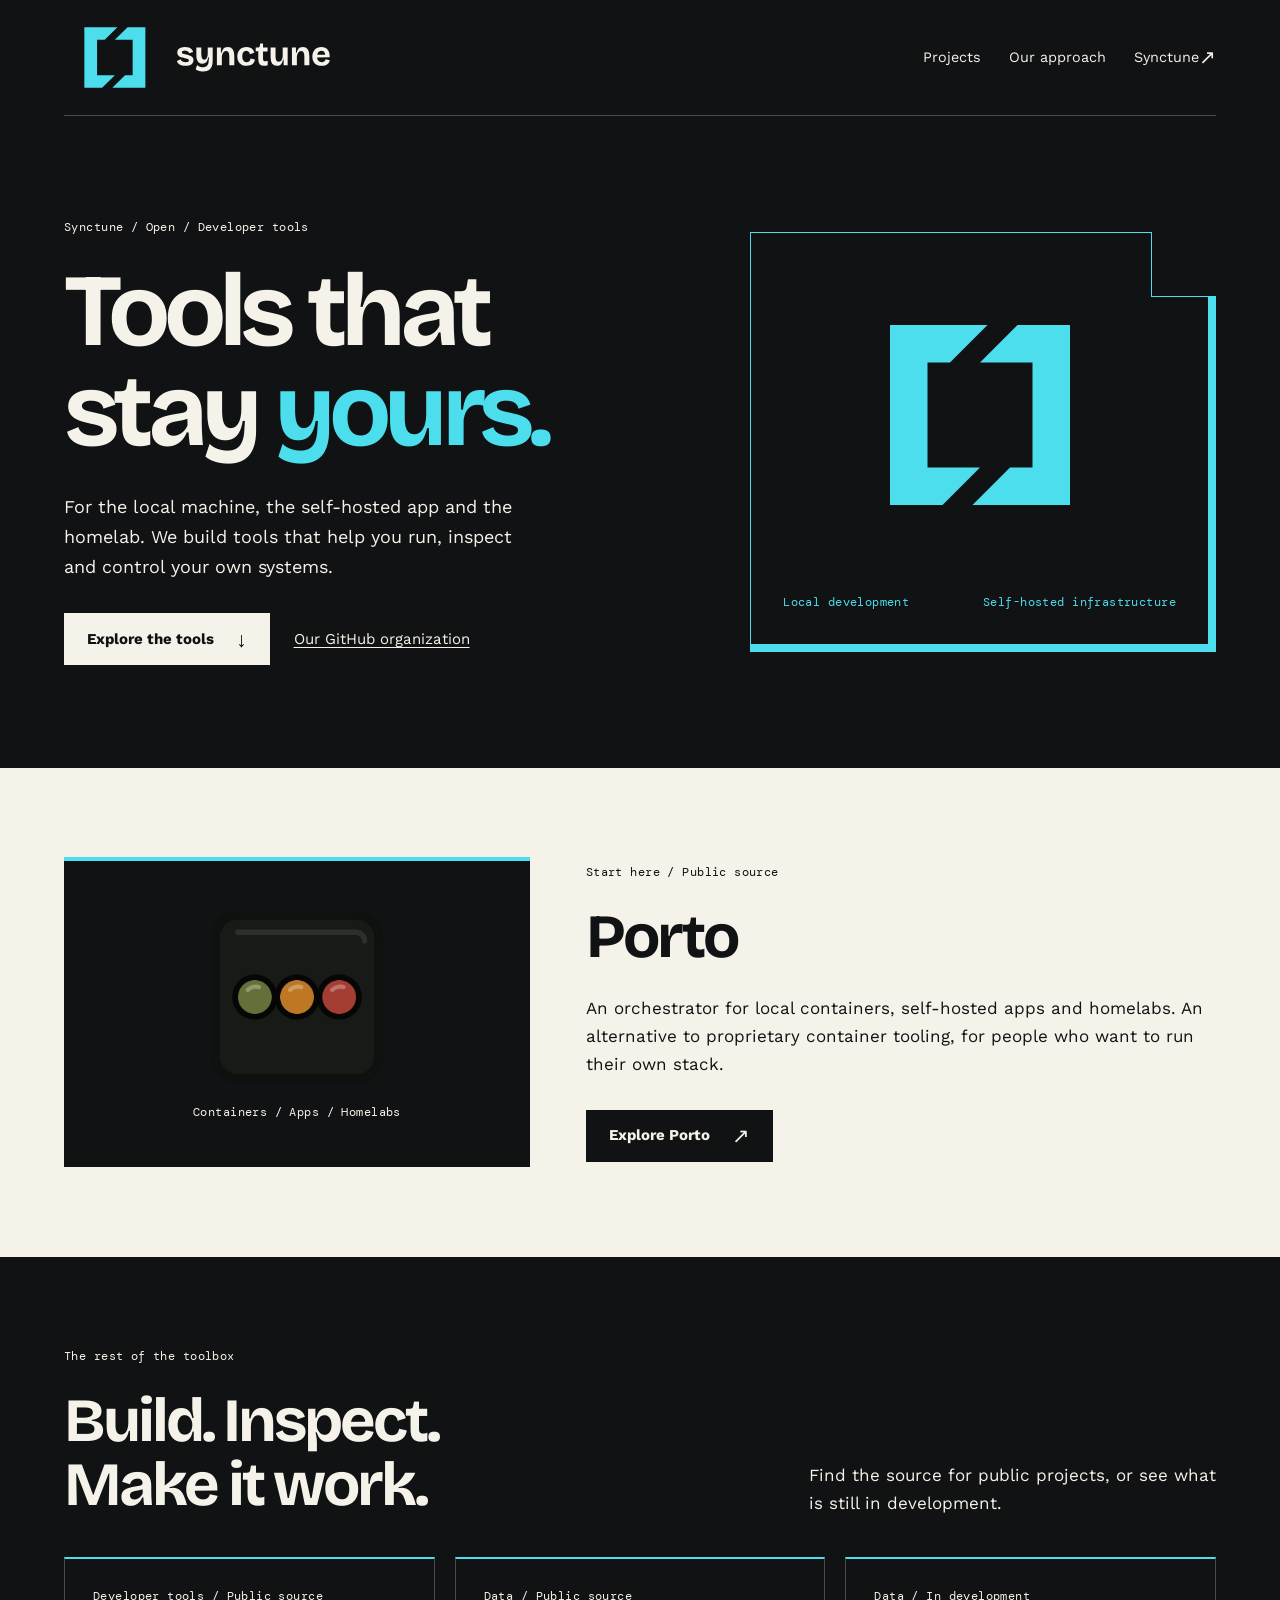
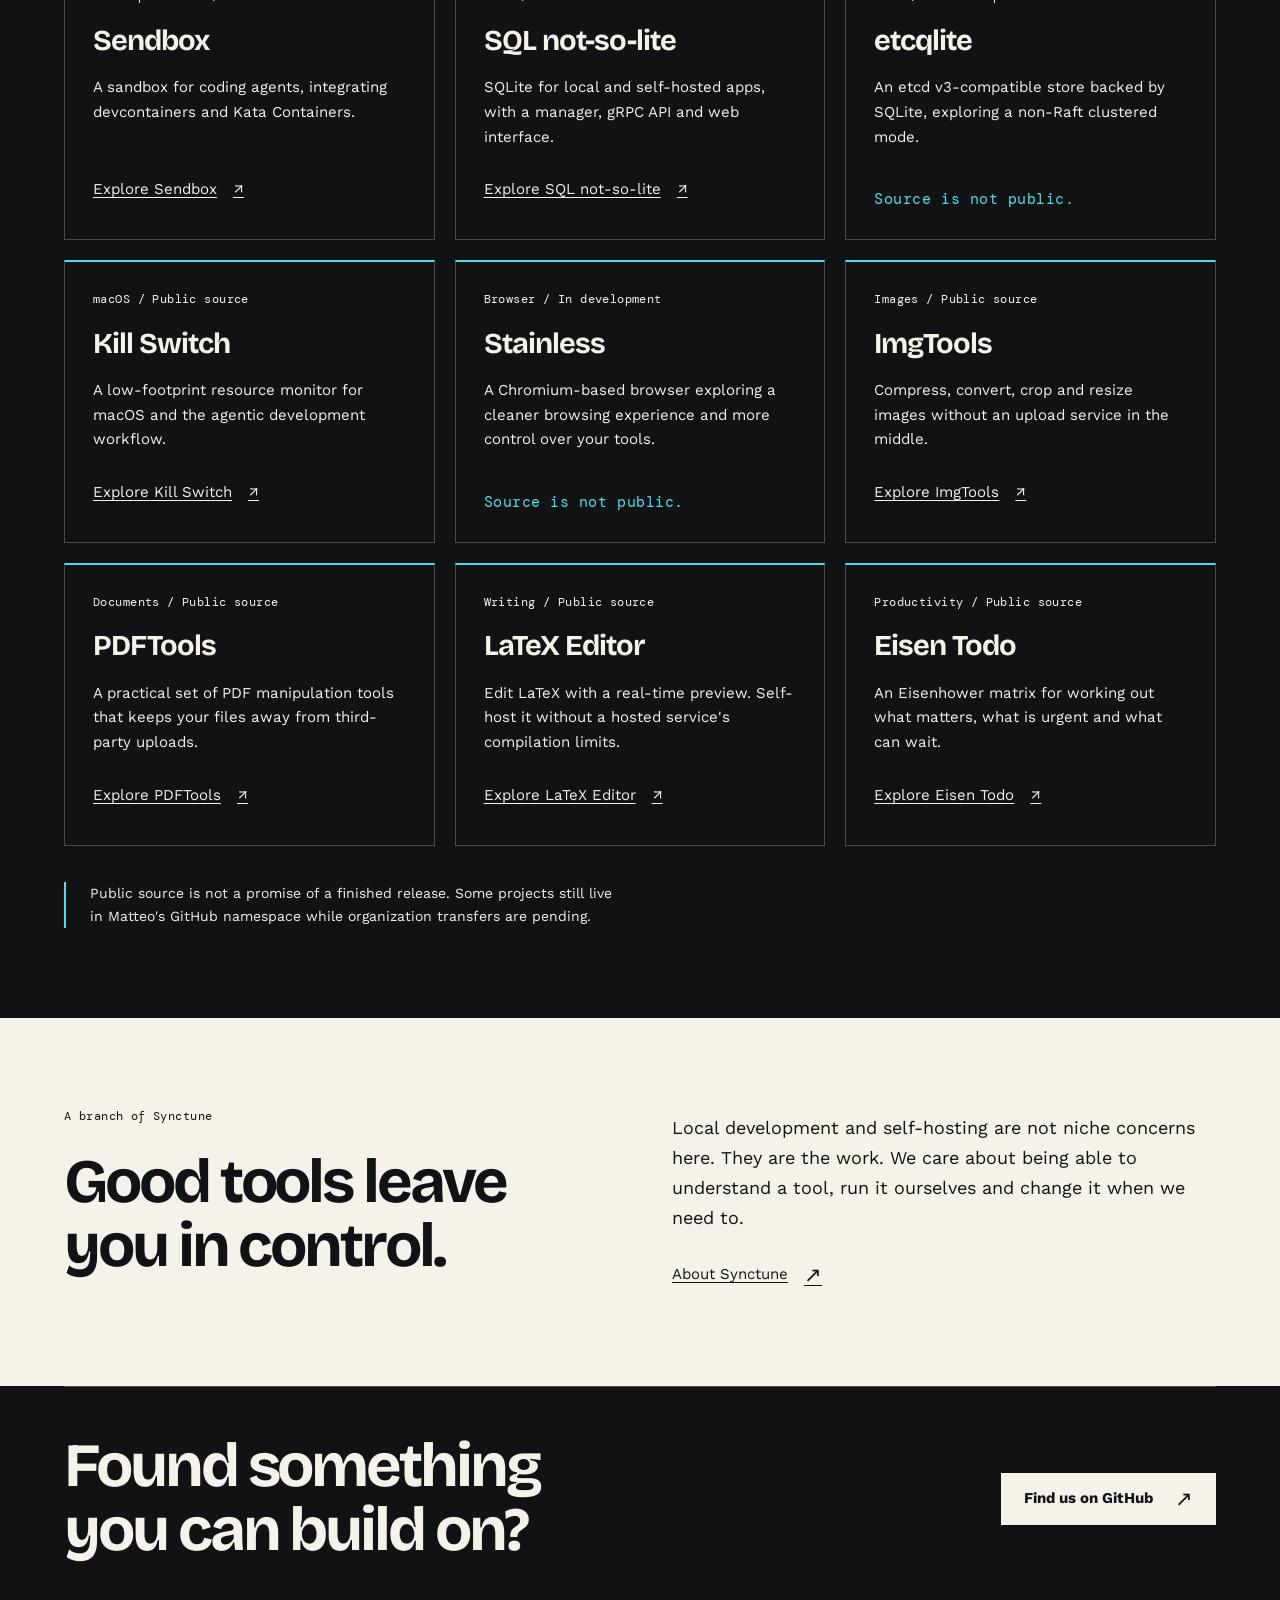
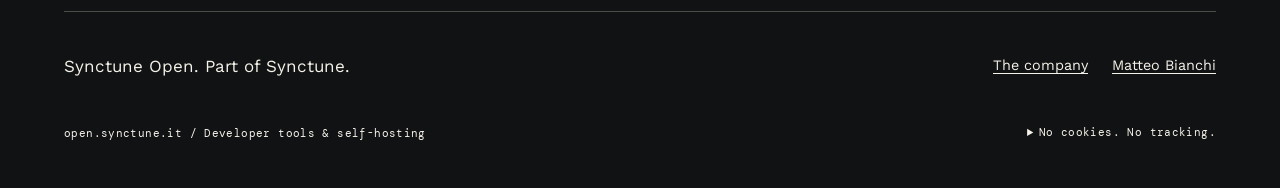
==== index.html @ 353f8fd5 "Keep branch website focused on its own work" ====
<!doctype html>
<html lang="en">
<head>
  <meta charset="utf-8">
  <meta name="viewport" content="width=device-width, initial-scale=1">
  <meta name="description" content="Synctune Open builds developer tools and self-hosted software. Explore Porto, Sendbox, SQL not-so-lite, Kill Switch and the rest of the projects.">
  <meta name="theme-color" content="#111214">
  <meta property="og:type" content="website">
  <meta property="og:title" content="Synctune Open | Tools that stay yours">
  <meta property="og:description" content="Developer tools, local workflows and self-hosted infrastructure. A branch of Synctune.">
  <meta property="og:url" content="https://open.synctune.it/">
  <meta property="og:image" content="https://open.synctune.it/assets/social.png">
  <meta property="og:image:alt" content="Synctune Open's cyan Release gate symbol and wordmark.">
  <link rel="canonical" href="https://open.synctune.it/">
  <link rel="icon" href="assets/favicon.svg" type="image/svg+xml">
  <link rel="apple-touch-icon" href="assets/apple-touch-icon.png">
  <link rel="stylesheet" href="assets/styles.css">
  <link rel="stylesheet" href="assets/brand.css">
  <link rel="preload" href="assets/fonts/BricolageGrotesque-Bold.ttf" as="font" type="font/ttf" crossorigin>
  <title>Synctune Open | Tools that stay yours</title>
</head>
<body>
  <a class="skip-link" href="#main">Skip to content</a>
  <header class="site-header wrap">
    <a class="brand" href="index.html"><img src="assets/logo.svg" alt="Synctune Open home" width="881" height="320"></a>
    <nav class="site-nav" aria-label="Main navigation"><a href="#projects">Projects</a><a href="#approach">Our approach</a><a href="https://synctune.it">Synctune <span class="arrow" aria-hidden="true">&#8599;</span></a></nav>
  </header>
  <main id="main" tabindex="-1">
    <section class="branch-hero wrap" aria-labelledby="hero-title">
      <div class="hero-copy">
        <p class="eyebrow">Synctune / Open / Developer tools</p>
        <h1 id="hero-title">Tools that<br>stay <span class="accent">yours.</span></h1>
        <p>For the local machine, the self-hosted app and the homelab. We build tools that help you run, inspect and control your own systems.</p>
        <div class="actions"><a class="button" href="#projects">Explore the tools <span class="arrow" aria-hidden="true">&#8595;</span></a><a class="text-link" href="https://github.com/synctune-open">Our GitHub organization</a></div>
      </div>
      <div class="hero-art gate" aria-hidden="true">
        <img src="assets/symbol.svg" alt="" width="320" height="320">
        <div class="art-caption"><span>Local development</span><span>Self-hosted infrastructure</span></div>
      </div>
    </section>
    <section id="projects" class="section light" aria-labelledby="porto-title">
      <div class="feature wrap">
        <div class="feature-art" aria-hidden="true"><img src="assets/projects/porto.png" alt="" width="1024" height="1024"><p class="meta">Containers / Apps / Homelabs</p></div>
        <div class="feature-copy"><p class="eyebrow">Start here / Public source</p><h2 id="porto-title">Porto</h2><p>An orchestrator for local containers, self-hosted apps and homelabs. An alternative to proprietary container tooling, for people who want to run their own stack.</p><div class="actions"><a class="button" href="https://github.com/mbianchidev/porto">Explore Porto <span class="arrow" aria-hidden="true">&#8599;</span></a></div></div>
      </div>
    </section>
    <section class="section wrap" aria-labelledby="tools-title">
      <div class="section-heading"><div><p class="eyebrow">The rest of the toolbox</p><h2 id="tools-title">Build. Inspect.<br>Make it work.</h2></div><p>Find the source for public projects, or see what is still in development.</p></div>
      <div class="cards">
        <article class="card"><p class="meta">Developer tools / Public source</p><h3>Sendbox</h3><p>A sandbox for coding agents, integrating devcontainers and Kata Containers.</p><a class="text-link" href="https://github.com/mbianchidev/sendbox">Explore Sendbox <span aria-hidden="true">&#8599;</span></a></article>
        <article class="card"><p class="meta">Data / Public source</p><h3>SQL not-so-lite</h3><p>SQLite for local and self-hosted apps, with a manager, gRPC API and web interface.</p><a class="text-link" href="https://github.com/mbianchidev/sql-not-so-lite">Explore SQL not-so-lite <span aria-hidden="true">&#8599;</span></a></article>
        <article class="card"><p class="meta">Data / In development</p><h3>etcqlite</h3><p>An etcd v3-compatible store backed by SQLite, exploring a non-Raft clustered mode.</p><p class="availability">Source is not public.</p></article>
        <article class="card"><p class="meta">macOS / Public source</p><h3>Kill Switch</h3><p>A low-footprint resource monitor for macOS and the agentic development workflow.</p><a class="text-link" href="https://github.com/mbianchidev/kill-switch">Explore Kill Switch <span aria-hidden="true">&#8599;</span></a></article>
        <article class="card"><p class="meta">Browser / In development</p><h3>Stainless</h3><p>A Chromium-based browser exploring a cleaner browsing experience and more control over your tools.</p><p class="availability">Source is not public.</p></article>
        <article class="card"><p class="meta">Images / Public source</p><h3>ImgTools</h3><p>Compress, convert, crop and resize images without an upload service in the middle.</p><a class="text-link" href="https://github.com/mbianchidev/img-tools">Explore ImgTools <span aria-hidden="true">&#8599;</span></a></article>
        <article class="card"><p class="meta">Documents / Public source</p><h3>PDFTools</h3><p>A practical set of PDF manipulation tools that keeps your files away from third-party uploads.</p><a class="text-link" href="https://github.com/mbianchidev/pdf-tools">Explore PDFTools <span aria-hidden="true">&#8599;</span></a></article>
        <article class="card"><p class="meta">Writing / Public source</p><h3>LaTeX Editor</h3><p>Edit LaTeX with a real-time preview. Self-host it without a hosted service's compilation limits.</p><a class="text-link" href="https://github.com/mbianchidev/latex-editor">Explore LaTeX Editor <span aria-hidden="true">&#8599;</span></a></article>
        <article class="card"><p class="meta">Productivity / Public source</p><h3>Eisen Todo</h3><p>An Eisenhower matrix for working out what matters, what is urgent and what can wait.</p><a class="text-link" href="https://github.com/mbianchidev/eisen-todo">Explore Eisen Todo <span aria-hidden="true">&#8599;</span></a></article>
      </div>
      <p class="note">Public source is not a promise of a finished release. Some projects still live in Matteo's GitHub namespace while organization transfers are pending.</p>
    </section>
    <section id="approach" class="section light" aria-labelledby="approach-title">
      <div class="split wrap"><div><p class="eyebrow">A branch of Synctune</p><h2 id="approach-title">Good tools leave<br>you in control.</h2></div><div class="split-copy"><p>Local development and self-hosting are not niche concerns here. They are the work. We care about being able to understand a tool, run it ourselves and change it when we need to.</p><a class="text-link" href="https://synctune.it">About Synctune <span class="arrow" aria-hidden="true">&#8599;</span></a></div></div>
    </section>
    <div class="contact-band wrap"><h2>Found something<br>you can build on?</h2><a class="button" href="https://github.com/synctune-open">Find us on GitHub <span class="arrow" aria-hidden="true">&#8599;</span></a></div>
  </main>
  <footer class="site-footer wrap">
    <div class="footer-top"><p>Synctune Open. Part of Synctune.</p><nav class="footer-links" aria-label="Footer navigation"><a href="https://synctune.it">The company</a><a href="https://mbianchi.dev">Matteo Bianchi</a></nav></div>
    <div class="footer-bottom"><span>open.synctune.it / Developer tools &amp; self-hosting</span><details class="privacy"><summary>No cookies. No tracking.</summary><p>This page has no analytics, cookies or embedded services. Fonts and artwork are served locally. Hosting providers may process standard request data; external links follow their destination's privacy policy.</p></details></div>
  </footer>
</body>
</html>
---- assets/styles.css ----
@font-face {
  font-family: "Bricolage Grotesque";
  src: url("fonts/BricolageGrotesque-Bold.ttf") format("truetype");
  font-weight: 700;
  font-style: normal;
  font-display: swap;
}

@font-face {
  font-family: "Work Sans";
  src: url("fonts/WorkSans-Regular.ttf") format("truetype");
  font-weight: 400;
  font-style: normal;
  font-display: swap;
}

@font-face {
  font-family: "Work Sans";
  src: url("fonts/WorkSans-Bold.ttf") format("truetype");
  font-weight: 700;
  font-style: normal;
  font-display: swap;
}

@font-face {
  font-family: "DM Mono";
  src: url("fonts/DMMono-Regular.ttf") format("truetype");
  font-weight: 400;
  font-style: normal;
  font-display: swap;
}

:root {
  color-scheme: dark;
  --ink: #111214;
  --paper: #F5F2E9;
  --rule: rgb(245 242 233 / 25%);
  --gutter: clamp(20px, 5vw, 80px);
  font-family: "Work Sans", sans-serif;
  font-synthesis: none;
  color: var(--paper);
  background: var(--ink);
}

* { box-sizing: border-box; }

html { scroll-padding-top: 24px; }

body {
  margin: 0;
  font-size: 17px;
  line-height: 1.65;
}

::selection {
  color: var(--ink);
  background: var(--signal);
}

a {
  color: inherit;
  text-underline-offset: 0.22em;
  text-decoration-thickness: 1px;
}

:focus-visible {
  outline: 3px solid currentColor;
  outline-offset: 6px;
}

img {
  display: block;
  max-width: 100%;
  height: auto;
}

h1,
h2,
h3,
p,
figure { margin: 0; }

h1,
h2,
h3 {
  font-family: "Bricolage Grotesque", sans-serif;
  font-weight: 700;
  text-wrap: balance;
}

h1 {
  font-size: clamp(3.75rem, 8vw, 7.5rem);
  line-height: 0.98;
  letter-spacing: -0.065em;
}

h2 {
  font-size: clamp(2.4rem, 4.8vw, 4.5rem);
  line-height: 1.04;
  letter-spacing: -0.05em;
}

h3 {
  font-size: 1.8rem;
  line-height: 1.12;
  letter-spacing: -0.035em;
}

p { max-width: 62ch; }
p + p { margin-top: 1rem; }

.wrap {
  width: min(1280px, calc(100% - var(--gutter) * 2));
  margin-inline: auto;
}

.skip-link {
  position: absolute;
  z-index: 10;
  top: 12px;
  left: var(--gutter);
  padding: 12px 20px;
  color: var(--ink);
  background: var(--paper);
  transform: translateY(-160%);
}

.skip-link:focus { transform: none; }

.site-header {
  display: flex;
  justify-content: space-between;
  align-items: center;
  gap: 20px;
  min-height: 116px;
  border-bottom: 1px solid var(--rule);
}

.brand {
  display: block;
  flex: 0 0 auto;
  width: 280px;
}

.site-nav {
  display: flex;
  flex-wrap: wrap;
  align-items: center;
  gap: 8px 28px;
}

.site-nav a,
.footer-links a {
  display: inline-flex;
  align-items: center;
  min-height: 44px;
  font-size: 0.9rem;
}

.site-nav a { text-decoration: none; }
.site-nav a:hover { color: var(--signal); text-decoration: underline; }

.eyebrow,
.meta,
.art-caption,
.availability,
.footer-bottom {
  font-family: "DM Mono", monospace;
  font-size: 0.75rem;
  font-weight: 400;
  letter-spacing: 0.035em;
  line-height: 1.6;
}

.eyebrow { margin-bottom: 24px; }
.accent { color: var(--signal); }

.branch-hero {
  display: grid;
  grid-template-columns: 1.15fr 0.85fr;
  align-items: center;
  gap: 56px;
  padding-block: clamp(56px, 8vw, 112px);
}

.hero-copy > p:not(.eyebrow) {
  max-width: 44ch;
  margin-top: 30px;
  font-size: 1.125rem;
}

.actions {
  display: flex;
  align-items: center;
  flex-wrap: wrap;
  gap: 12px 24px;
  margin-top: 32px;
}

.button {
  display: inline-flex;
  align-items: center;
  justify-content: center;
  gap: 22px;
  min-height: 52px;
  padding: 12px 22px;
  border: 1px solid var(--paper);
  color: var(--ink);
  background: var(--paper);
  font-size: 0.94rem;
  font-weight: 700;
  line-height: 1.4;
  text-decoration: none;
}

.button:hover {
  border-color: var(--signal);
  background: var(--signal);
}

.light .button {
  border-color: var(--ink);
  color: var(--paper);
  background: var(--ink);
}

.light .button:hover {
  color: var(--ink);
  background: var(--paper);
}

.text-link {
  display: inline-flex;
  align-items: center;
  gap: 16px;
  min-height: 44px;
  font-size: 0.94rem;
}

.arrow {
  display: inline-block;
  flex: 0 0 auto;
  font-family: sans-serif;
  font-size: 1.4em;
  line-height: 1;
}

.hero-art {
  position: relative;
  display: flex;
  flex-direction: column;
  align-items: center;
  justify-content: center;
  min-height: 420px;
  padding: 32px;
  border-block: 1px solid var(--rule);
  isolation: isolate;
}

.hero-art > img {
  z-index: 1;
  width: min(100%, 300px);
}

.art-caption {
  z-index: 1;
  display: flex;
  justify-content: space-between;
  flex-wrap: wrap;
  gap: 12px;
  width: 100%;
  margin-top: 28px;
}

.section { padding-block: clamp(56px, 7vw, 96px); }

.light {
  color-scheme: light;
  --rule: rgb(17 18 20 / 25%);
  color: var(--ink);
  background: var(--paper);
}

.section-heading {
  display: flex;
  align-items: end;
  justify-content: space-between;
  gap: 32px;
  margin-bottom: 40px;
}

.section-heading h2 { max-width: 17ch; }
.section-heading > p { max-width: 37ch; }

.feature {
  display: grid;
  grid-template-columns: 0.85fr 1.15fr;
  align-items: center;
  gap: 56px;
}

.feature-art {
  display: flex;
  flex-direction: column;
  align-items: center;
  justify-content: center;
  min-height: 310px;
  padding: 32px;
  border-top: 4px solid var(--signal);
  color: var(--paper);
  background: var(--ink);
}

.feature-art img { width: 180px; }
.feature-art .meta { margin-top: 16px; }

.feature-type {
  color: var(--signal);
  font-family: "Bricolage Grotesque", sans-serif;
  font-size: clamp(5rem, 12vw, 10rem);
  line-height: 1;
  letter-spacing: -0.07em;
}

.feature-copy h2 { margin-bottom: 24px; }
.feature-copy .meta { margin-bottom: 16px; }

.cards {
  display: grid;
  grid-template-columns: repeat(3, minmax(0, 1fr));
  gap: 20px;
}

.card {
  display: flex;
  flex-direction: column;
  align-items: start;
  gap: 18px;
  min-height: 272px;
  padding: 28px;
  border: 1px solid var(--rule);
  border-top: 2px solid var(--signal);
}

.card h3 { overflow-wrap: anywhere; }
.card p:not(.meta) { font-size: 0.94rem; }
.card > a,
.card > .availability { margin-top: auto; }
.availability { padding-top: 8px; color: var(--signal); }
.light .availability { color: var(--ink); }

.split {
  display: grid;
  grid-template-columns: 1fr 1fr;
  gap: 64px;
  align-items: start;
}

.split h2 { max-width: 14ch; }
.split-copy { padding-top: 6px; }
.split-copy > p { font-size: 1.125rem; }
.split-copy .text-link { margin-top: 20px; }

.note {
  margin-top: 36px;
  padding-left: 24px;
  border-left: 2px solid var(--signal);
  font-size: 0.875rem;
}

.service-list {
  display: grid;
  grid-template-columns: 1fr 1fr;
  gap: 0 40px;
  padding: 0;
  margin: 32px 0 0;
  list-style: none;
}

.service-list li {
  padding-block: 18px;
  border-top: 1px solid var(--rule);
}

.service-list strong {
  display: block;
  font-family: "Bricolage Grotesque", sans-serif;
  font-size: 1.25rem;
  line-height: 1.3;
}

.service-list span { display: block; margin-top: 8px; font-size: 0.94rem; }

.contact-band {
  display: flex;
  align-items: center;
  flex-wrap: wrap;
  justify-content: space-between;
  gap: 32px;
  padding-block: 48px;
  border-top: 1px solid var(--rule);
}

.contact-band h2 { max-width: 17ch; }

.site-footer {
  padding-block: 32px;
  border-top: 1px solid var(--rule);
}

.footer-top,
.footer-bottom {
  display: flex;
  flex-wrap: wrap;
  justify-content: space-between;
  align-items: center;
  gap: 16px 32px;
}

.footer-top { margin-bottom: 24px; }
.footer-links { display: flex; flex-wrap: wrap; gap: 4px 24px; }
.footer-bottom { font-size: 0.6875rem; }
.footer-bottom > a { display: inline-flex; align-items: center; min-height: 44px; }

.privacy { max-width: 65ch; }
.privacy summary { cursor: pointer; min-height: 44px; padding-block: 12px; }
.privacy p { margin-block: 8px 20px; font-family: "Work Sans", sans-serif; font-size: 0.875rem; letter-spacing: normal; }

@media (max-width: 1000px) {
  .branch-hero { gap: 32px; }
  h1 { font-size: clamp(3.5rem, 8vw, 6rem); }
  .hero-art { min-height: 350px; padding: 20px; }
  .cards { grid-template-columns: repeat(2, minmax(0, 1fr)); }
  .feature { gap: 32px; }
  .split { gap: 32px; }
}

@media (max-width: 700px) {
  .site-header { flex-direction: column; align-items: start; gap: 0; padding-bottom: 16px; }
  .brand { width: 248px; margin-left: -8px; }
  .site-nav { width: 100%; justify-content: space-between; gap: 8px 16px; }
  .site-nav a { font-size: 0.875rem; }
  .branch-hero { grid-template-columns: 1fr; gap: 44px; }
  h1 { font-size: clamp(3.5rem, 12.5vw, 5.5rem); }
  .hero-art { min-height: 320px; }
  .hero-art > img { width: 220px; }
  .cards,
  .feature,
  .split,
  .service-list { grid-template-columns: 1fr; }
  .section-heading { flex-direction: column; align-items: start; }
  .feature-art { min-height: 260px; }
  .card { min-height: 230px; }
  .contact-band .button { max-width: 100%; }
}

@media (prefers-reduced-motion: no-preference) {
  .button { transition: background-color 160ms ease, border-color 160ms ease; }
}

@media print {
  :root { color-scheme: light; color: #111214; background: white; }
  .site-header, .site-footer, .hero-art { display: none; }
  .branch-hero { display: block; }
  .accent, .availability { color: #111214; }
  .cards { grid-template-columns: 1fr 1fr; }
  .card { break-inside: avoid; border-color: #111214; }
}
---- assets/brand.css ----
:root { --signal: #4CDEEC; }

.gate {
  border: 1px solid var(--signal);
  border-right-width: 8px;
  border-bottom-width: 8px;
}

.gate::before {
  content: "";
  position: absolute;
  top: -1px;
  right: -8px;
  width: 64px;
  height: 64px;
  border-left: 1px solid var(--signal);
  border-bottom: 1px solid var(--signal);
  background: var(--ink);
}

.gate .art-caption { color: var(--signal); }
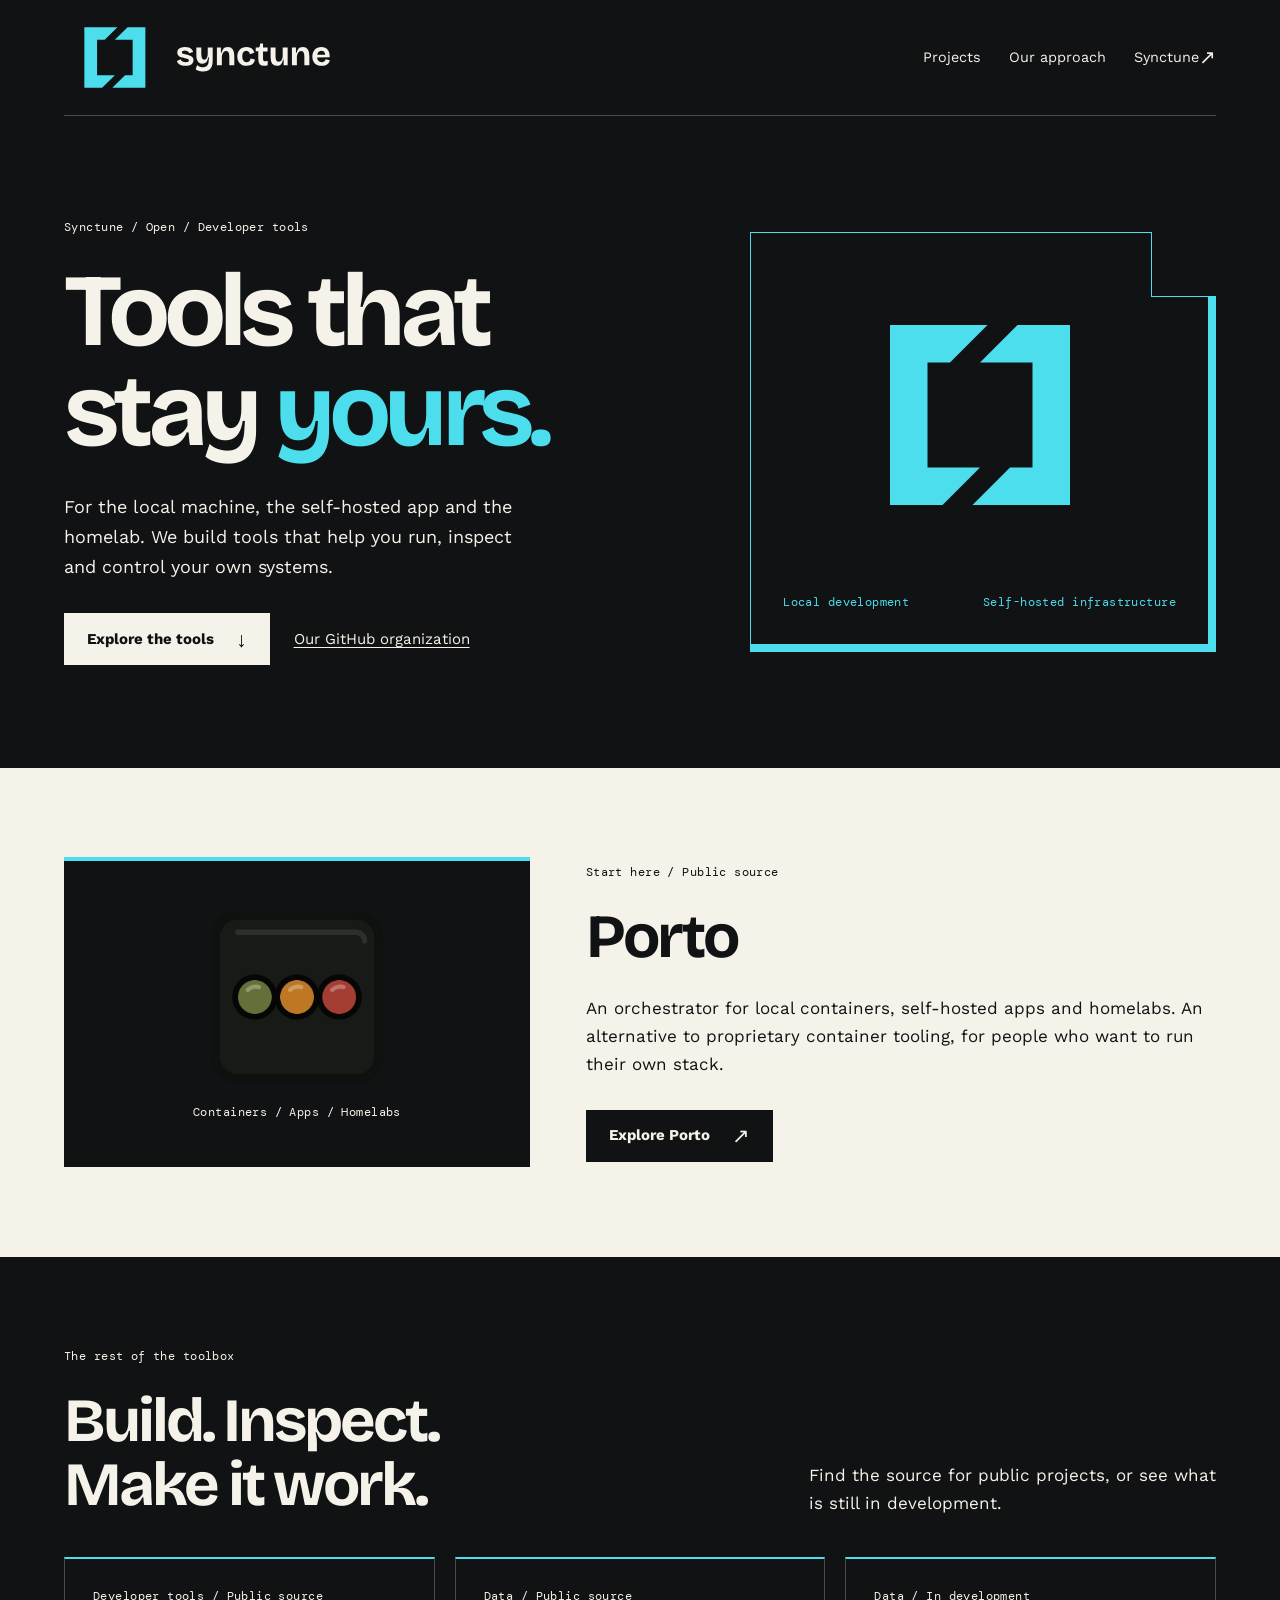
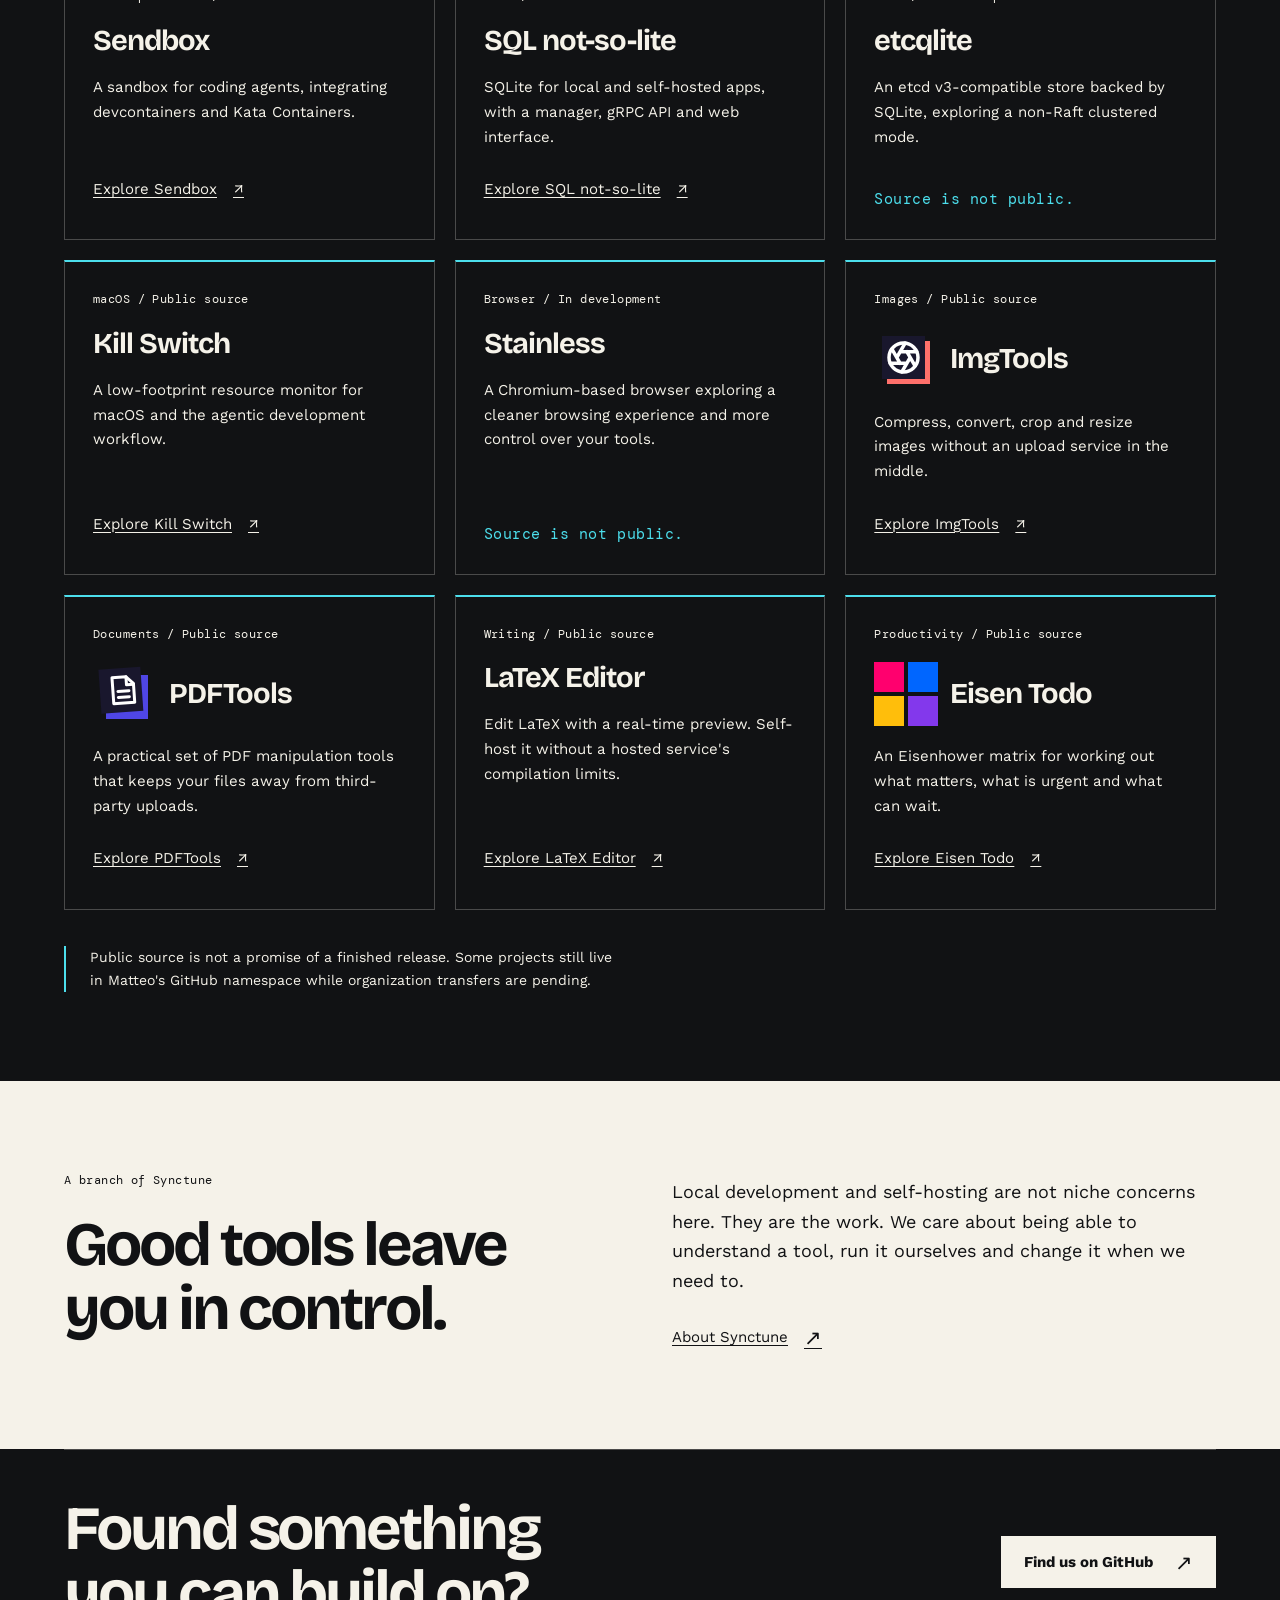
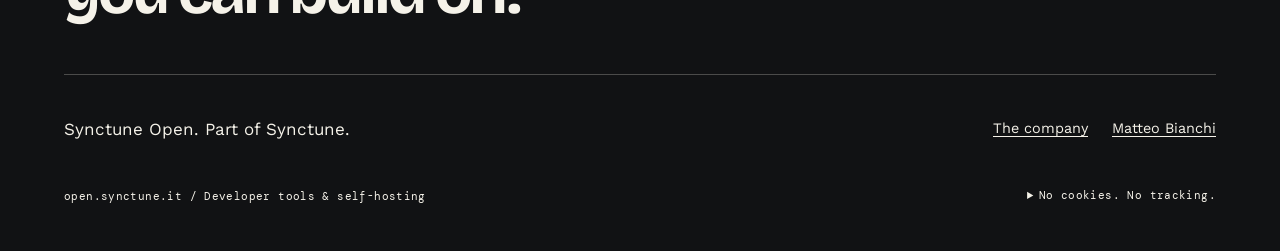
==== commit 5ad7e6fa: "Show official logos for Open project cards" ====
--- a/index.html
+++ b/index.html
@@ -52,10 +52,10 @@
         <article class="card"><p class="meta">Data / In development</p><h3>etcqlite</h3><p>An etcd v3-compatible store backed by SQLite, exploring a non-Raft clustered mode.</p><p class="availability">Source is not public.</p></article>
         <article class="card"><p class="meta">macOS / Public source</p><h3>Kill Switch</h3><p>A low-footprint resource monitor for macOS and the agentic development workflow.</p><a class="text-link" href="https://github.com/mbianchidev/kill-switch">Explore Kill Switch <span aria-hidden="true">&#8599;</span></a></article>
         <article class="card"><p class="meta">Browser / In development</p><h3>Stainless</h3><p>A Chromium-based browser exploring a cleaner browsing experience and more control over your tools.</p><p class="availability">Source is not public.</p></article>
-        <article class="card"><p class="meta">Images / Public source</p><h3>ImgTools</h3><p>Compress, convert, crop and resize images without an upload service in the middle.</p><a class="text-link" href="https://github.com/mbianchidev/img-tools">Explore ImgTools <span aria-hidden="true">&#8599;</span></a></article>
-        <article class="card"><p class="meta">Documents / Public source</p><h3>PDFTools</h3><p>A practical set of PDF manipulation tools that keeps your files away from third-party uploads.</p><a class="text-link" href="https://github.com/mbianchidev/pdf-tools">Explore PDFTools <span aria-hidden="true">&#8599;</span></a></article>
+        <article class="card"><p class="meta">Images / Public source</p><div class="project-title"><img src="assets/projects/img-tools.svg" alt="" width="64" height="64" loading="lazy"><h3>ImgTools</h3></div><p>Compress, convert, crop and resize images without an upload service in the middle.</p><a class="text-link" href="https://github.com/mbianchidev/img-tools">Explore ImgTools <span aria-hidden="true">&#8599;</span></a></article>
+        <article class="card"><p class="meta">Documents / Public source</p><div class="project-title"><img src="assets/projects/pdf-tools.svg" alt="" width="64" height="64" loading="lazy"><h3>PDFTools</h3></div><p>A practical set of PDF manipulation tools that keeps your files away from third-party uploads.</p><a class="text-link" href="https://github.com/mbianchidev/pdf-tools">Explore PDFTools <span aria-hidden="true">&#8599;</span></a></article>
         <article class="card"><p class="meta">Writing / Public source</p><h3>LaTeX Editor</h3><p>Edit LaTeX with a real-time preview. Self-host it without a hosted service's compilation limits.</p><a class="text-link" href="https://github.com/mbianchidev/latex-editor">Explore LaTeX Editor <span aria-hidden="true">&#8599;</span></a></article>
-        <article class="card"><p class="meta">Productivity / Public source</p><h3>Eisen Todo</h3><p>An Eisenhower matrix for working out what matters, what is urgent and what can wait.</p><a class="text-link" href="https://github.com/mbianchidev/eisen-todo">Explore Eisen Todo <span aria-hidden="true">&#8599;</span></a></article>
+        <article class="card"><p class="meta">Productivity / Public source</p><div class="project-title"><img src="assets/projects/eisen-todo.svg" alt="" width="32" height="32" loading="lazy"><h3>Eisen Todo</h3></div><p>An Eisenhower matrix for working out what matters, what is urgent and what can wait.</p><a class="text-link" href="https://github.com/mbianchidev/eisen-todo">Explore Eisen Todo <span aria-hidden="true">&#8599;</span></a></article>
       </div>
       <p class="note">Public source is not a promise of a finished release. Some projects still live in Matteo's GitHub namespace while organization transfers are pending.</p>
     </section>
--- a/assets/styles.css
+++ b/assets/styles.css
@@ -343,6 +343,22 @@
 }
 
 .card h3 { overflow-wrap: anywhere; }
+
+.project-title {
+  display: flex;
+  align-items: center;
+  gap: 12px;
+  min-width: 0;
+}
+
+.project-title img {
+  flex: 0 0 64px;
+  width: 64px;
+  height: 64px;
+  object-fit: contain;
+  background: var(--ink);
+}
+
 .card p:not(.meta) { font-size: 0.94rem; }
 .card > a,
 .card > .availability { margin-top: auto; }
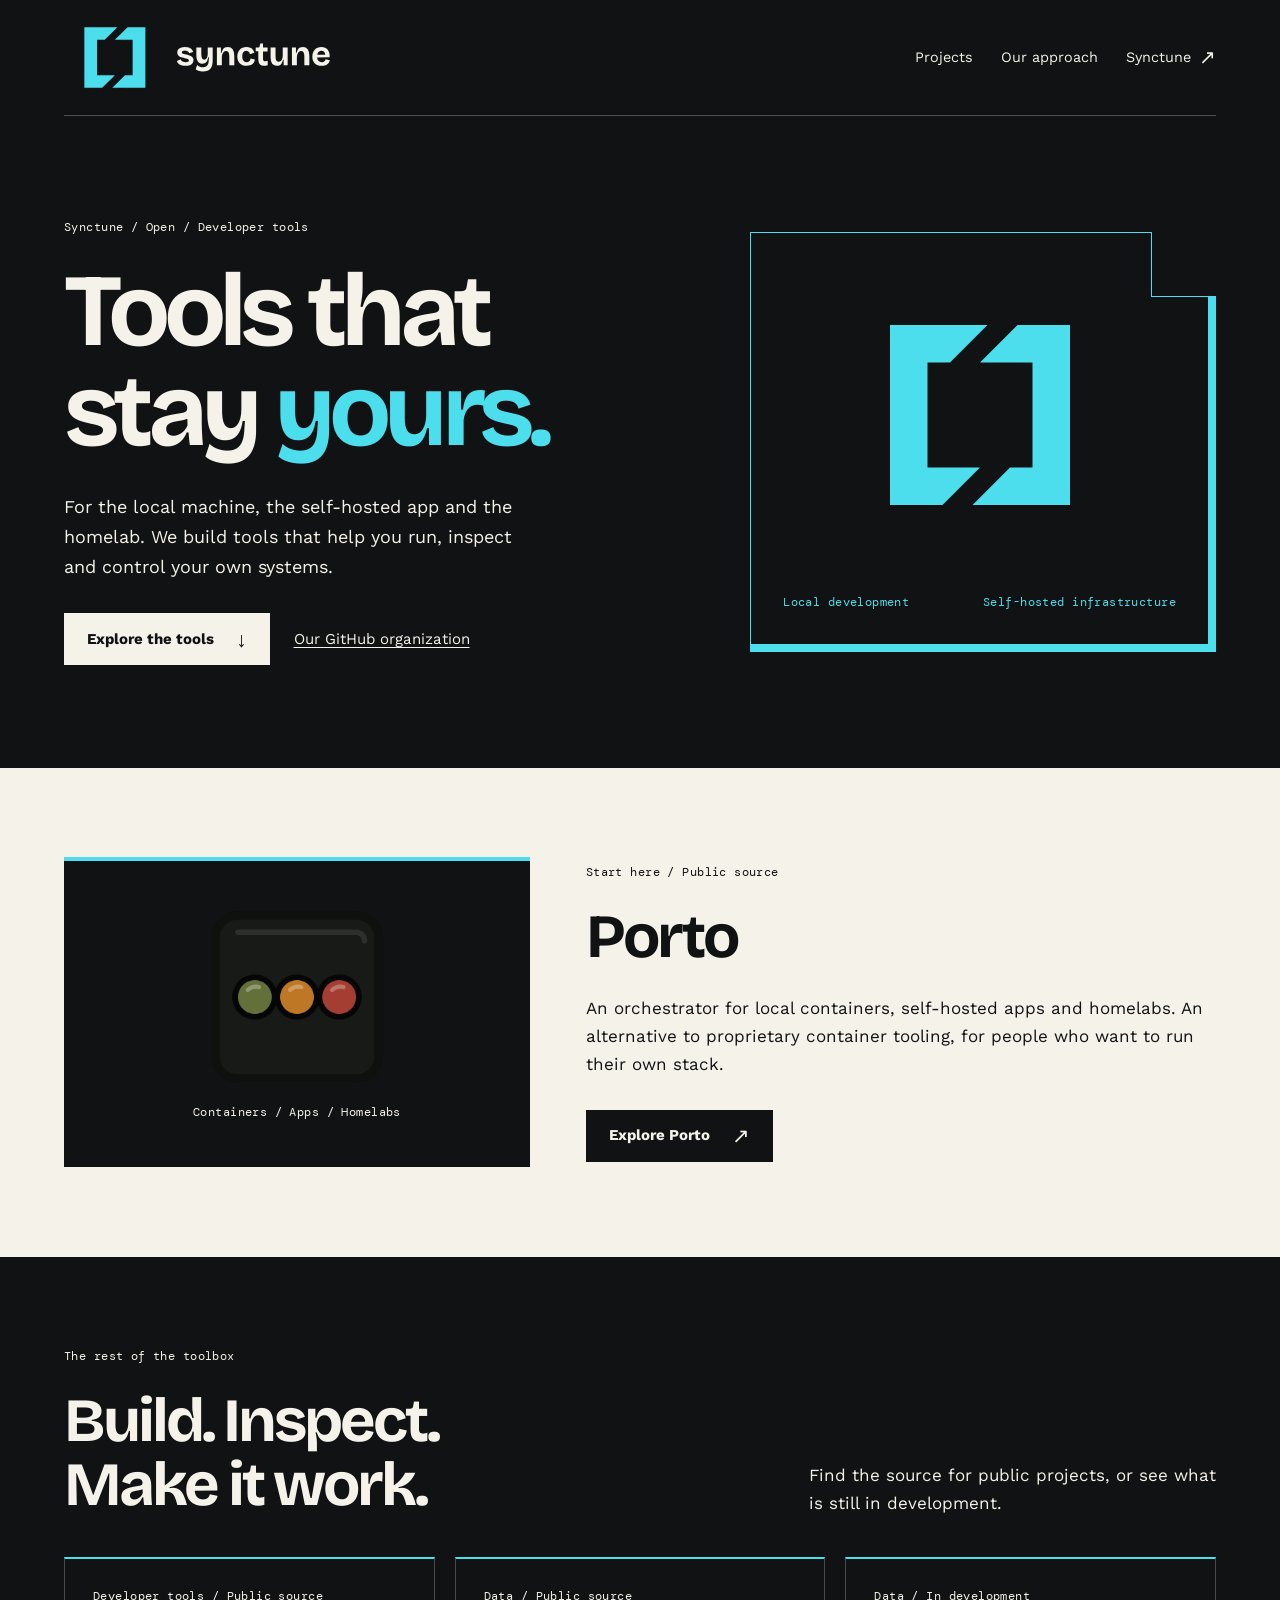
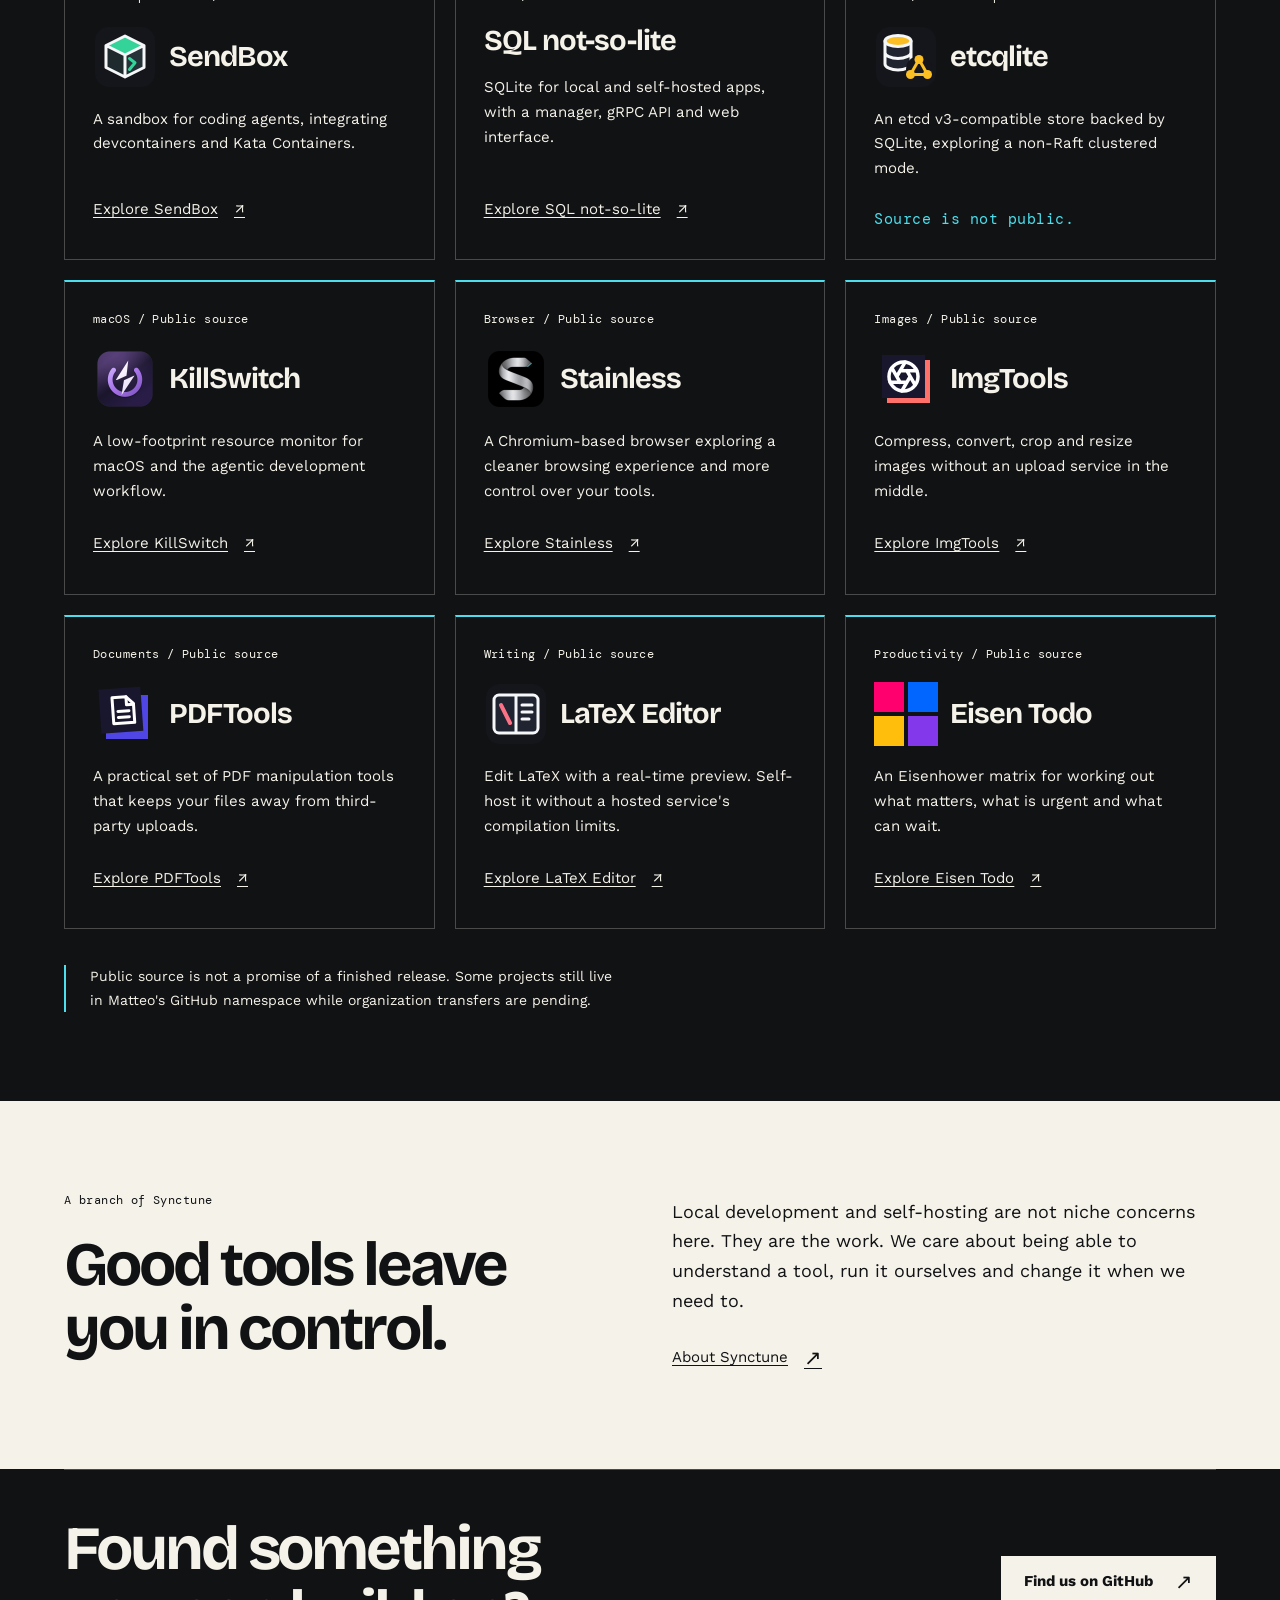
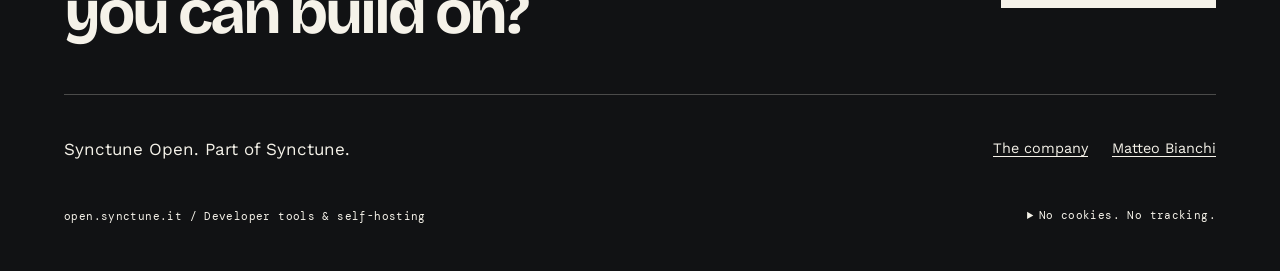
==== commit 97c879d9: "Show project logos for SendBox, etcqlite, KillSwitch, Stainless and LaTeX Editor" ====
--- a/index.html
+++ b/index.html
@@ -47,14 +47,14 @@
     <section class="section wrap" aria-labelledby="tools-title">
       <div class="section-heading"><div><p class="eyebrow">The rest of the toolbox</p><h2 id="tools-title">Build. Inspect.<br>Make it work.</h2></div><p>Find the source for public projects, or see what is still in development.</p></div>
       <div class="cards">
-        <article class="card"><p class="meta">Developer tools / Public source</p><h3>Sendbox</h3><p>A sandbox for coding agents, integrating devcontainers and Kata Containers.</p><a class="text-link" href="https://github.com/mbianchidev/sendbox">Explore Sendbox <span aria-hidden="true">&#8599;</span></a></article>
+        <article class="card"><p class="meta">Developer tools / Public source</p><div class="project-title"><img src="assets/projects/sendbox.svg" alt="" width="64" height="64" loading="lazy"><h3>SendBox</h3></div><p>A sandbox for coding agents, integrating devcontainers and Kata Containers.</p><a class="text-link" href="https://github.com/mbianchidev/sendbox">Explore SendBox <span aria-hidden="true">&#8599;</span></a></article>
         <article class="card"><p class="meta">Data / Public source</p><h3>SQL not-so-lite</h3><p>SQLite for local and self-hosted apps, with a manager, gRPC API and web interface.</p><a class="text-link" href="https://github.com/mbianchidev/sql-not-so-lite">Explore SQL not-so-lite <span aria-hidden="true">&#8599;</span></a></article>
-        <article class="card"><p class="meta">Data / In development</p><h3>etcqlite</h3><p>An etcd v3-compatible store backed by SQLite, exploring a non-Raft clustered mode.</p><p class="availability">Source is not public.</p></article>
-        <article class="card"><p class="meta">macOS / Public source</p><h3>Kill Switch</h3><p>A low-footprint resource monitor for macOS and the agentic development workflow.</p><a class="text-link" href="https://github.com/mbianchidev/kill-switch">Explore Kill Switch <span aria-hidden="true">&#8599;</span></a></article>
-        <article class="card"><p class="meta">Browser / In development</p><h3>Stainless</h3><p>A Chromium-based browser exploring a cleaner browsing experience and more control over your tools.</p><p class="availability">Source is not public.</p></article>
+        <article class="card"><p class="meta">Data / In development</p><div class="project-title"><img src="assets/projects/etcqlite.svg" alt="" width="64" height="64" loading="lazy"><h3>etcqlite</h3></div><p>An etcd v3-compatible store backed by SQLite, exploring a non-Raft clustered mode.</p><p class="availability">Source is not public.</p></article>
+        <article class="card"><p class="meta">macOS / Public source</p><div class="project-title"><img src="assets/projects/kill-switch.png" alt="" width="256" height="256" loading="lazy"><h3>KillSwitch</h3></div><p>A low-footprint resource monitor for macOS and the agentic development workflow.</p><a class="text-link" href="https://github.com/mbianchidev/kill-switch">Explore KillSwitch <span aria-hidden="true">&#8599;</span></a></article>
+        <article class="card"><p class="meta">Browser / Public source</p><div class="project-title"><img src="assets/projects/stainless.png" alt="" width="256" height="256" loading="lazy"><h3>Stainless</h3></div><p>A Chromium-based browser exploring a cleaner browsing experience and more control over your tools.</p><a class="text-link" href="https://github.com/mbianchidev/stainless">Explore Stainless <span aria-hidden="true">&#8599;</span></a></article>
         <article class="card"><p class="meta">Images / Public source</p><div class="project-title"><img src="assets/projects/img-tools.svg" alt="" width="64" height="64" loading="lazy"><h3>ImgTools</h3></div><p>Compress, convert, crop and resize images without an upload service in the middle.</p><a class="text-link" href="https://github.com/mbianchidev/img-tools">Explore ImgTools <span aria-hidden="true">&#8599;</span></a></article>
         <article class="card"><p class="meta">Documents / Public source</p><div class="project-title"><img src="assets/projects/pdf-tools.svg" alt="" width="64" height="64" loading="lazy"><h3>PDFTools</h3></div><p>A practical set of PDF manipulation tools that keeps your files away from third-party uploads.</p><a class="text-link" href="https://github.com/mbianchidev/pdf-tools">Explore PDFTools <span aria-hidden="true">&#8599;</span></a></article>
-        <article class="card"><p class="meta">Writing / Public source</p><h3>LaTeX Editor</h3><p>Edit LaTeX with a real-time preview. Self-host it without a hosted service's compilation limits.</p><a class="text-link" href="https://github.com/mbianchidev/latex-editor">Explore LaTeX Editor <span aria-hidden="true">&#8599;</span></a></article>
+        <article class="card"><p class="meta">Writing / Public source</p><div class="project-title"><img src="assets/projects/latex-editor.svg" alt="" width="64" height="64" loading="lazy"><h3>LaTeX Editor</h3></div><p>Edit LaTeX with a real-time preview. Self-host it without a hosted service's compilation limits.</p><a class="text-link" href="https://github.com/mbianchidev/latex-editor">Explore LaTeX Editor <span aria-hidden="true">&#8599;</span></a></article>
         <article class="card"><p class="meta">Productivity / Public source</p><div class="project-title"><img src="assets/projects/eisen-todo.svg" alt="" width="32" height="32" loading="lazy"><h3>Eisen Todo</h3></div><p>An Eisenhower matrix for working out what matters, what is urgent and what can wait.</p><a class="text-link" href="https://github.com/mbianchidev/eisen-todo">Explore Eisen Todo <span aria-hidden="true">&#8599;</span></a></article>
       </div>
       <p class="note">Public source is not a promise of a finished release. Some projects still live in Matteo's GitHub namespace while organization transfers are pending.</p>
--- a/assets/styles.css
+++ b/assets/styles.css
@@ -157,7 +157,7 @@
   font-size: 0.9rem;
 }
 
-.site-nav a { text-decoration: none; }
+.site-nav a { gap: 8px; text-decoration: none; }
 .site-nav a:hover { color: var(--signal); text-decoration: underline; }
 
 .eyebrow,
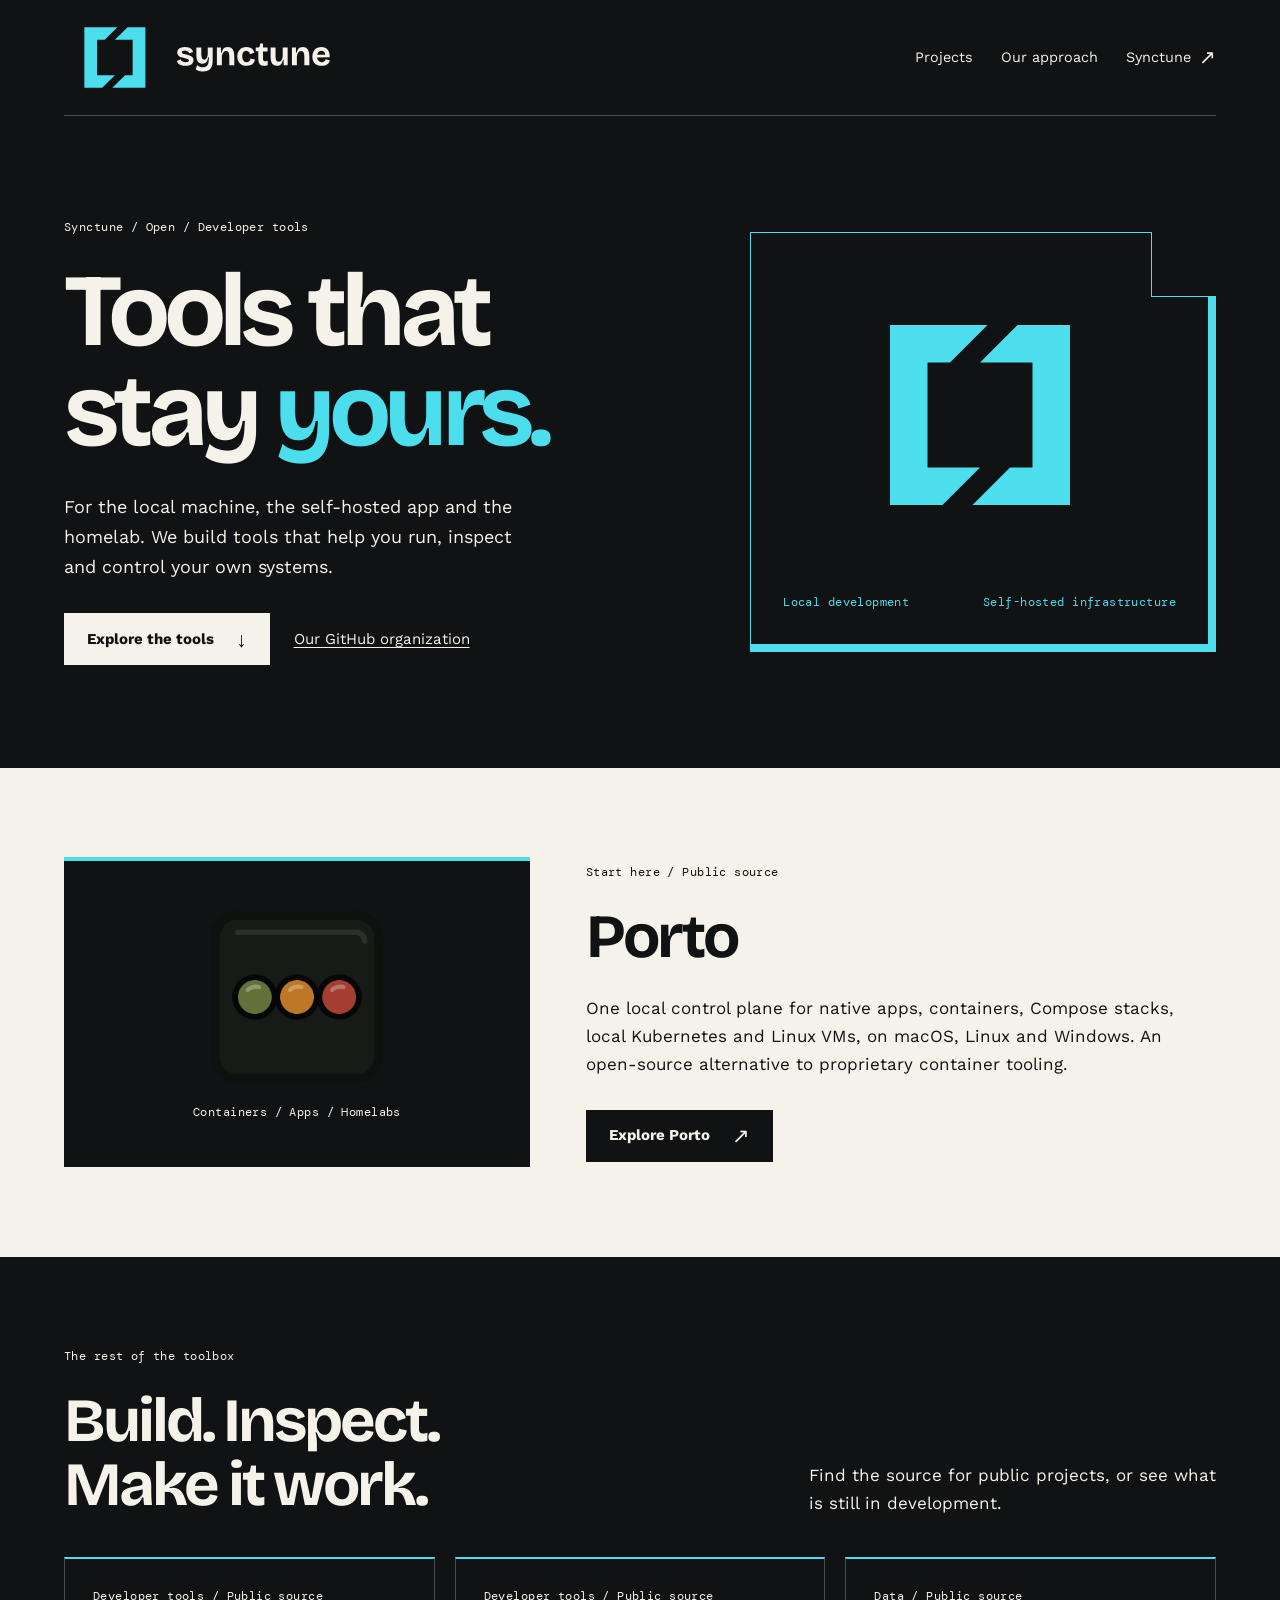
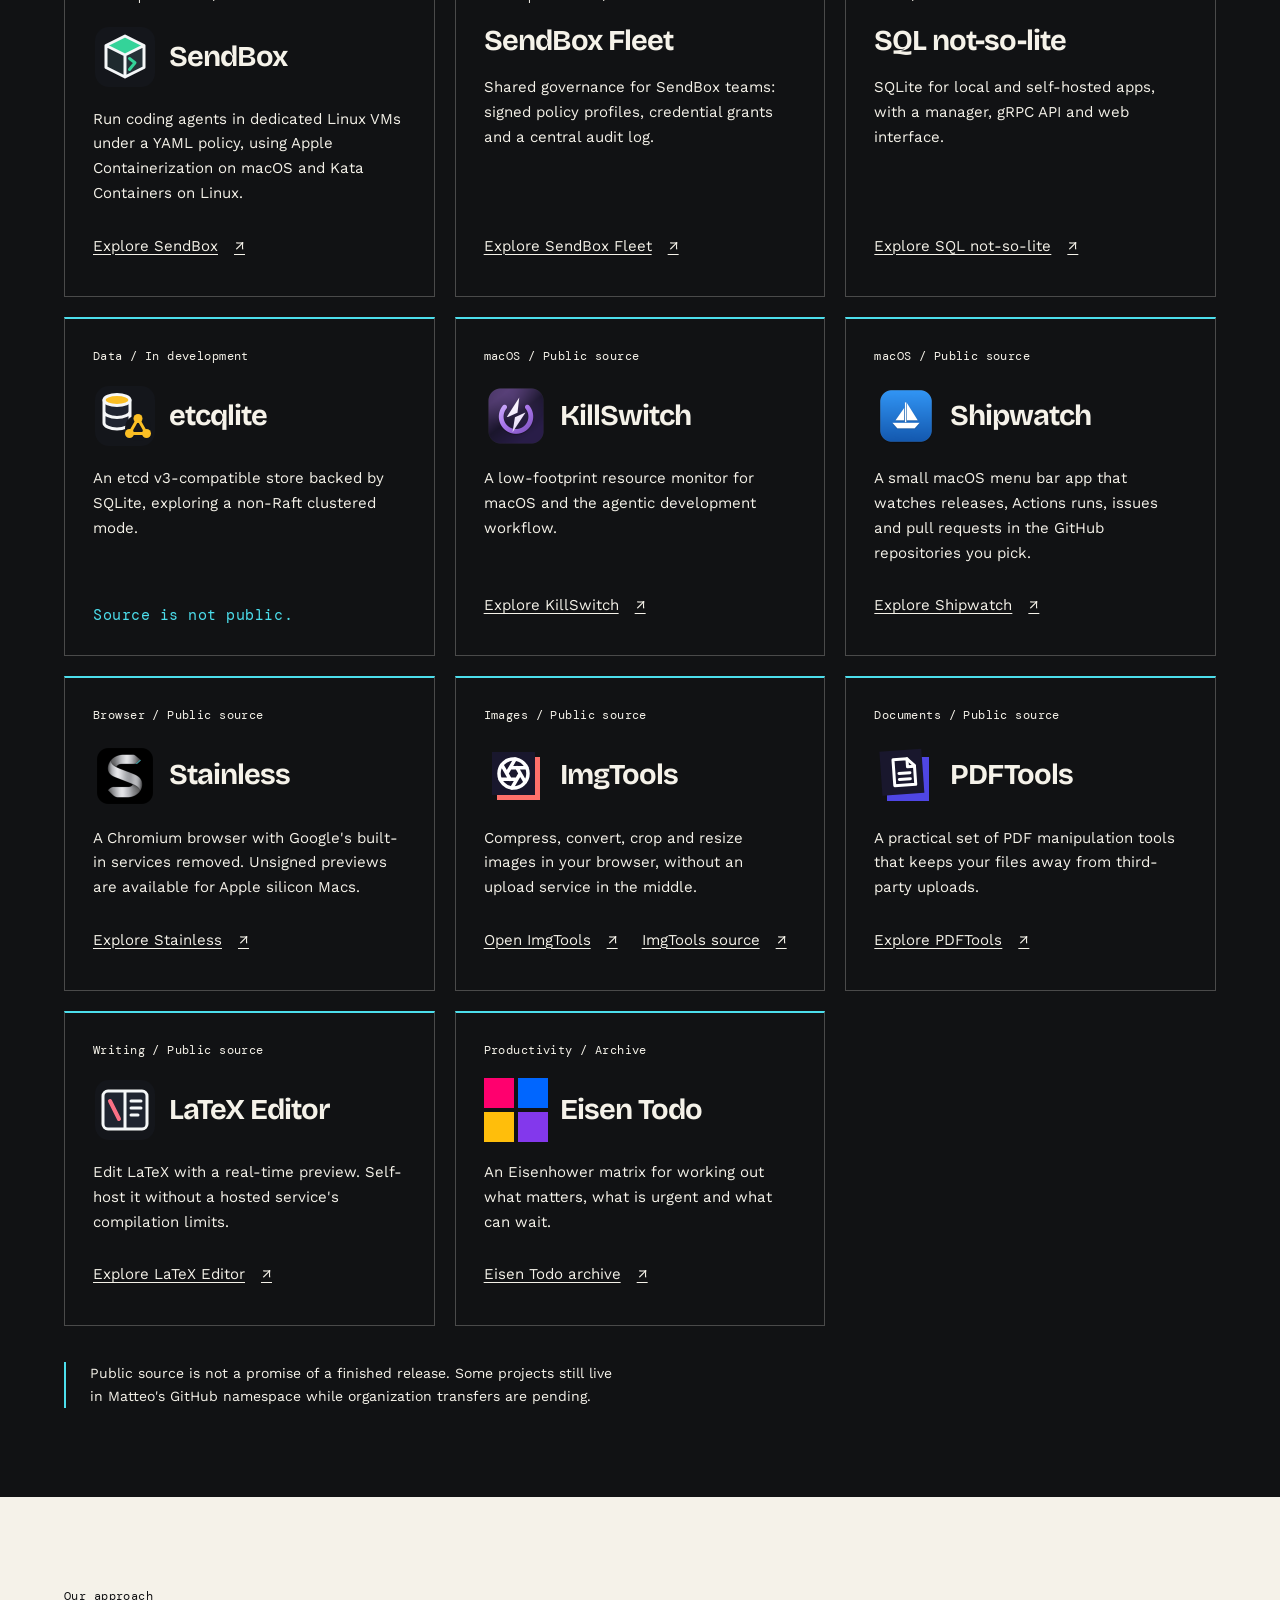
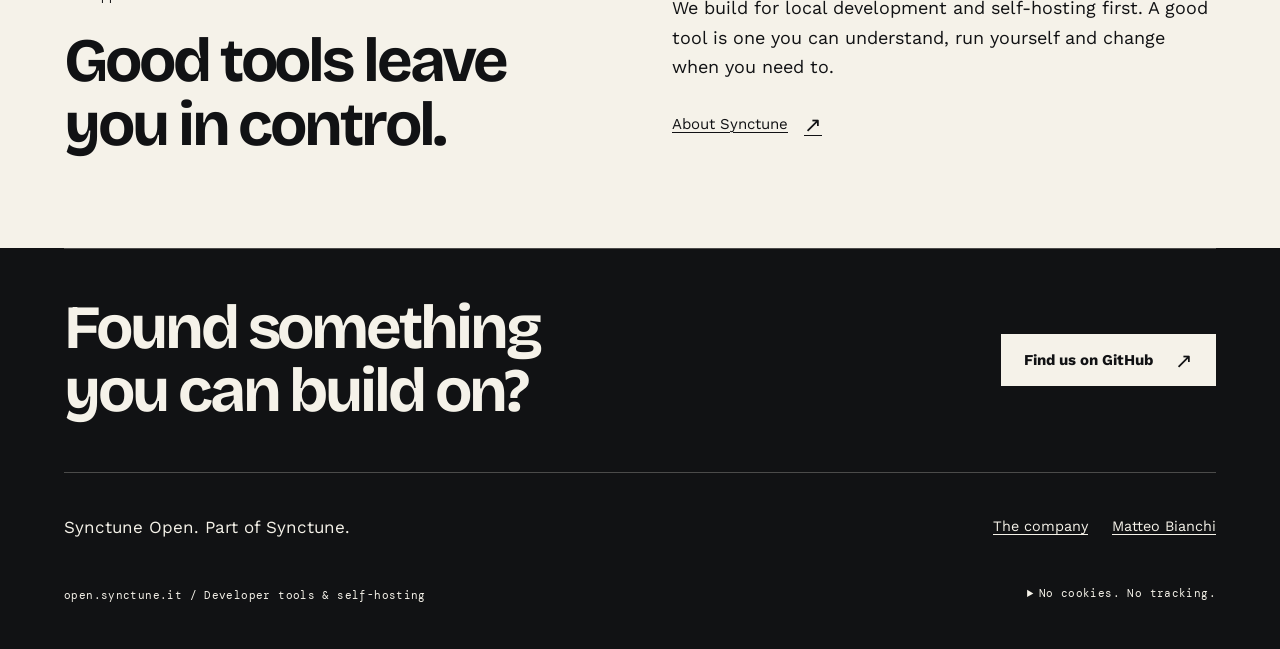
==== commit b67b4152: "Bring the project list up to date Add Shipwatch with its own mark and SendBox Fleet, mark the archiv" ====
--- a/index.html
+++ b/index.html
@@ -3,7 +3,7 @@
 <head>
   <meta charset="utf-8">
   <meta name="viewport" content="width=device-width, initial-scale=1">
-  <meta name="description" content="Synctune Open builds developer tools and self-hosted software. Explore Porto, Sendbox, SQL not-so-lite, Kill Switch and the rest of the projects.">
+  <meta name="description" content="Synctune Open builds developer tools and self-hosted software. Explore Porto, SendBox, Shipwatch, KillSwitch and the rest of the projects.">
   <meta name="theme-color" content="#111214">
   <meta property="og:type" content="website">
   <meta property="og:title" content="Synctune Open | Tools that stay yours">
@@ -41,26 +41,28 @@
     <section id="projects" class="section light" aria-labelledby="porto-title">
       <div class="feature wrap">
         <div class="feature-art" aria-hidden="true"><img src="assets/projects/porto.png" alt="" width="1024" height="1024"><p class="meta">Containers / Apps / Homelabs</p></div>
-        <div class="feature-copy"><p class="eyebrow">Start here / Public source</p><h2 id="porto-title">Porto</h2><p>An orchestrator for local containers, self-hosted apps and homelabs. An alternative to proprietary container tooling, for people who want to run their own stack.</p><div class="actions"><a class="button" href="https://github.com/mbianchidev/porto">Explore Porto <span class="arrow" aria-hidden="true">&#8599;</span></a></div></div>
+        <div class="feature-copy"><p class="eyebrow">Start here / Public source</p><h2 id="porto-title">Porto</h2><p>One local control plane for native apps, containers, Compose stacks, local Kubernetes and Linux VMs, on macOS, Linux and Windows. An open-source alternative to proprietary container tooling.</p><div class="actions"><a class="button" href="https://github.com/mbianchidev/porto">Explore Porto <span class="arrow" aria-hidden="true">&#8599;</span></a></div></div>
       </div>
     </section>
     <section class="section wrap" aria-labelledby="tools-title">
       <div class="section-heading"><div><p class="eyebrow">The rest of the toolbox</p><h2 id="tools-title">Build. Inspect.<br>Make it work.</h2></div><p>Find the source for public projects, or see what is still in development.</p></div>
       <div class="cards">
-        <article class="card"><p class="meta">Developer tools / Public source</p><div class="project-title"><img src="assets/projects/sendbox.svg" alt="" width="64" height="64" loading="lazy"><h3>SendBox</h3></div><p>A sandbox for coding agents, integrating devcontainers and Kata Containers.</p><a class="text-link" href="https://github.com/mbianchidev/sendbox">Explore SendBox <span aria-hidden="true">&#8599;</span></a></article>
+        <article class="card"><p class="meta">Developer tools / Public source</p><div class="project-title"><img src="assets/projects/sendbox.svg" alt="" width="64" height="64" loading="lazy"><h3>SendBox</h3></div><p>Run coding agents in dedicated Linux VMs under a YAML policy, using Apple Containerization on macOS and Kata Containers on Linux.</p><a class="text-link" href="https://github.com/mbianchidev/sendbox">Explore SendBox <span aria-hidden="true">&#8599;</span></a></article>
+        <article class="card"><p class="meta">Developer tools / Public source</p><h3>SendBox Fleet</h3><p>Shared governance for SendBox teams: signed policy profiles, credential grants and a central audit log.</p><a class="text-link" href="https://github.com/mbianchidev/sendbox-fleet">Explore SendBox Fleet <span aria-hidden="true">&#8599;</span></a></article>
         <article class="card"><p class="meta">Data / Public source</p><h3>SQL not-so-lite</h3><p>SQLite for local and self-hosted apps, with a manager, gRPC API and web interface.</p><a class="text-link" href="https://github.com/mbianchidev/sql-not-so-lite">Explore SQL not-so-lite <span aria-hidden="true">&#8599;</span></a></article>
         <article class="card"><p class="meta">Data / In development</p><div class="project-title"><img src="assets/projects/etcqlite.svg" alt="" width="64" height="64" loading="lazy"><h3>etcqlite</h3></div><p>An etcd v3-compatible store backed by SQLite, exploring a non-Raft clustered mode.</p><p class="availability">Source is not public.</p></article>
         <article class="card"><p class="meta">macOS / Public source</p><div class="project-title"><img src="assets/projects/kill-switch.png" alt="" width="256" height="256" loading="lazy"><h3>KillSwitch</h3></div><p>A low-footprint resource monitor for macOS and the agentic development workflow.</p><a class="text-link" href="https://github.com/mbianchidev/kill-switch">Explore KillSwitch <span aria-hidden="true">&#8599;</span></a></article>
-        <article class="card"><p class="meta">Browser / Public source</p><div class="project-title"><img src="assets/projects/stainless.png" alt="" width="256" height="256" loading="lazy"><h3>Stainless</h3></div><p>A Chromium-based browser exploring a cleaner browsing experience and more control over your tools.</p><a class="text-link" href="https://github.com/mbianchidev/stainless">Explore Stainless <span aria-hidden="true">&#8599;</span></a></article>
-        <article class="card"><p class="meta">Images / Public source</p><div class="project-title"><img src="assets/projects/img-tools.svg" alt="" width="64" height="64" loading="lazy"><h3>ImgTools</h3></div><p>Compress, convert, crop and resize images without an upload service in the middle.</p><a class="text-link" href="https://github.com/mbianchidev/img-tools">Explore ImgTools <span aria-hidden="true">&#8599;</span></a></article>
+        <article class="card"><p class="meta">macOS / Public source</p><div class="project-title"><img src="assets/projects/shipwatch.png" alt="" width="256" height="256" loading="lazy"><h3>Shipwatch</h3></div><p>A small macOS menu bar app that watches releases, Actions runs, issues and pull requests in the GitHub repositories you pick.</p><a class="text-link" href="https://github.com/mbianchidev/shipwatch">Explore Shipwatch <span aria-hidden="true">&#8599;</span></a></article>
+        <article class="card"><p class="meta">Browser / Public source</p><div class="project-title"><img src="assets/projects/stainless.png" alt="" width="256" height="256" loading="lazy"><h3>Stainless</h3></div><p>A Chromium browser with Google's built-in services removed. Unsigned previews are available for Apple silicon Macs.</p><a class="text-link" href="https://github.com/mbianchidev/stainless">Explore Stainless <span aria-hidden="true">&#8599;</span></a></article>
+        <article class="card"><p class="meta">Images / Public source</p><div class="project-title"><img src="assets/projects/img-tools.svg" alt="" width="64" height="64" loading="lazy"><h3>ImgTools</h3></div><p>Compress, convert, crop and resize images in your browser, without an upload service in the middle.</p><div class="card-links"><a class="text-link" href="https://img-tools.mbianchi.dev/">Open ImgTools <span aria-hidden="true">&#8599;</span></a><a class="text-link" href="https://github.com/mbianchidev/img-tools">ImgTools source <span aria-hidden="true">&#8599;</span></a></div></article>
         <article class="card"><p class="meta">Documents / Public source</p><div class="project-title"><img src="assets/projects/pdf-tools.svg" alt="" width="64" height="64" loading="lazy"><h3>PDFTools</h3></div><p>A practical set of PDF manipulation tools that keeps your files away from third-party uploads.</p><a class="text-link" href="https://github.com/mbianchidev/pdf-tools">Explore PDFTools <span aria-hidden="true">&#8599;</span></a></article>
         <article class="card"><p class="meta">Writing / Public source</p><div class="project-title"><img src="assets/projects/latex-editor.svg" alt="" width="64" height="64" loading="lazy"><h3>LaTeX Editor</h3></div><p>Edit LaTeX with a real-time preview. Self-host it without a hosted service's compilation limits.</p><a class="text-link" href="https://github.com/mbianchidev/latex-editor">Explore LaTeX Editor <span aria-hidden="true">&#8599;</span></a></article>
-        <article class="card"><p class="meta">Productivity / Public source</p><div class="project-title"><img src="assets/projects/eisen-todo.svg" alt="" width="32" height="32" loading="lazy"><h3>Eisen Todo</h3></div><p>An Eisenhower matrix for working out what matters, what is urgent and what can wait.</p><a class="text-link" href="https://github.com/mbianchidev/eisen-todo">Explore Eisen Todo <span aria-hidden="true">&#8599;</span></a></article>
+        <article class="card"><p class="meta">Productivity / Archive</p><div class="project-title"><img src="assets/projects/eisen-todo.svg" alt="" width="32" height="32" loading="lazy"><h3>Eisen Todo</h3></div><p>An Eisenhower matrix for working out what matters, what is urgent and what can wait.</p><a class="text-link" href="https://github.com/mbianchidev/eisen-todo">Eisen Todo archive <span aria-hidden="true">&#8599;</span></a></article>
       </div>
       <p class="note">Public source is not a promise of a finished release. Some projects still live in Matteo's GitHub namespace while organization transfers are pending.</p>
     </section>
     <section id="approach" class="section light" aria-labelledby="approach-title">
-      <div class="split wrap"><div><p class="eyebrow">A branch of Synctune</p><h2 id="approach-title">Good tools leave<br>you in control.</h2></div><div class="split-copy"><p>Local development and self-hosting are not niche concerns here. They are the work. We care about being able to understand a tool, run it ourselves and change it when we need to.</p><a class="text-link" href="https://synctune.it">About Synctune <span class="arrow" aria-hidden="true">&#8599;</span></a></div></div>
+      <div class="split wrap"><div><p class="eyebrow">Our approach</p><h2 id="approach-title">Good tools leave<br>you in control.</h2></div><div class="split-copy"><p>We build for local development and self-hosting first. A good tool is one you can understand, run yourself and change when you need to.</p><a class="text-link" href="https://synctune.it">About Synctune <span class="arrow" aria-hidden="true">&#8599;</span></a></div></div>
     </section>
     <div class="contact-band wrap"><h2>Found something<br>you can build on?</h2><a class="button" href="https://github.com/synctune-open">Find us on GitHub <span class="arrow" aria-hidden="true">&#8599;</span></a></div>
   </main>
--- a/assets/styles.css
+++ b/assets/styles.css
@@ -361,7 +361,9 @@
 
 .card p:not(.meta) { font-size: 0.94rem; }
 .card > a,
-.card > .availability { margin-top: auto; }
+.card > .availability,
+.card > .card-links { margin-top: auto; }
+.card-links { display: flex; flex-wrap: wrap; column-gap: 24px; }
 .availability { padding-top: 8px; color: var(--signal); }
 .light .availability { color: var(--ink); }
 
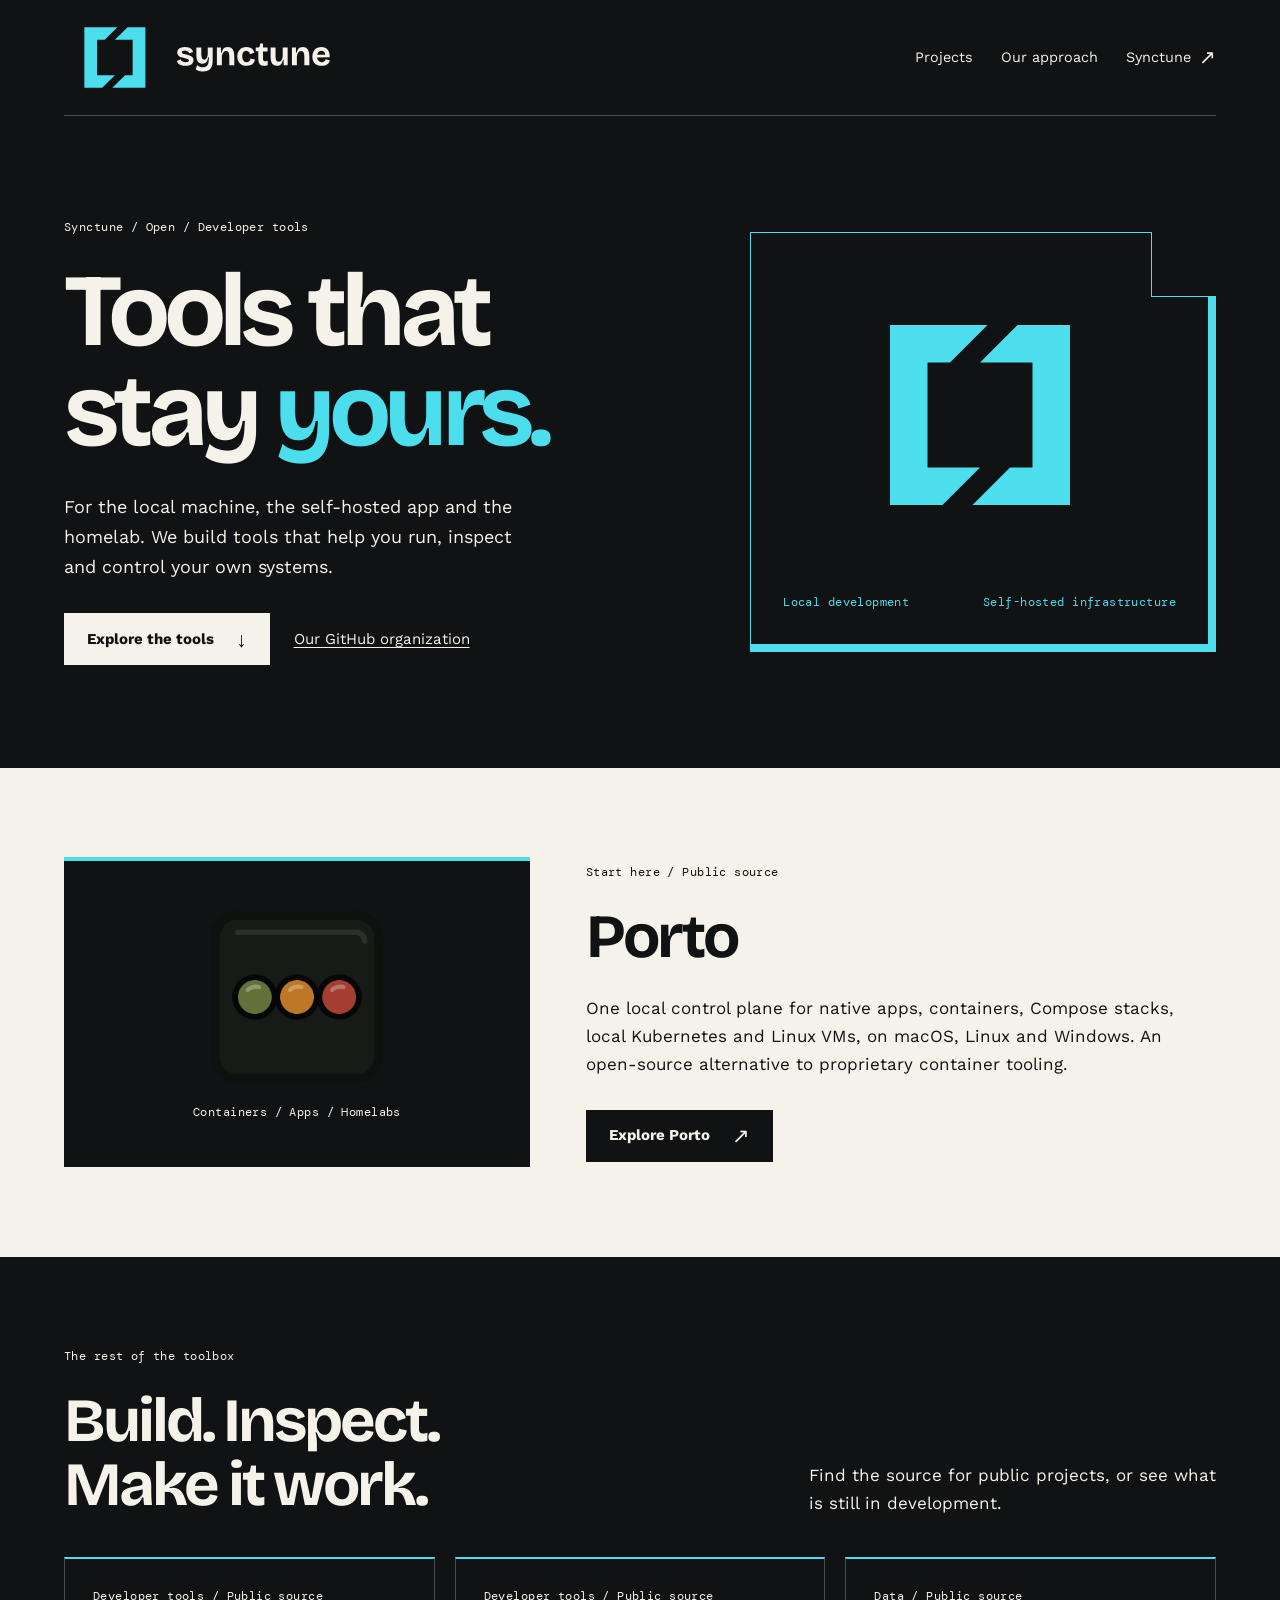
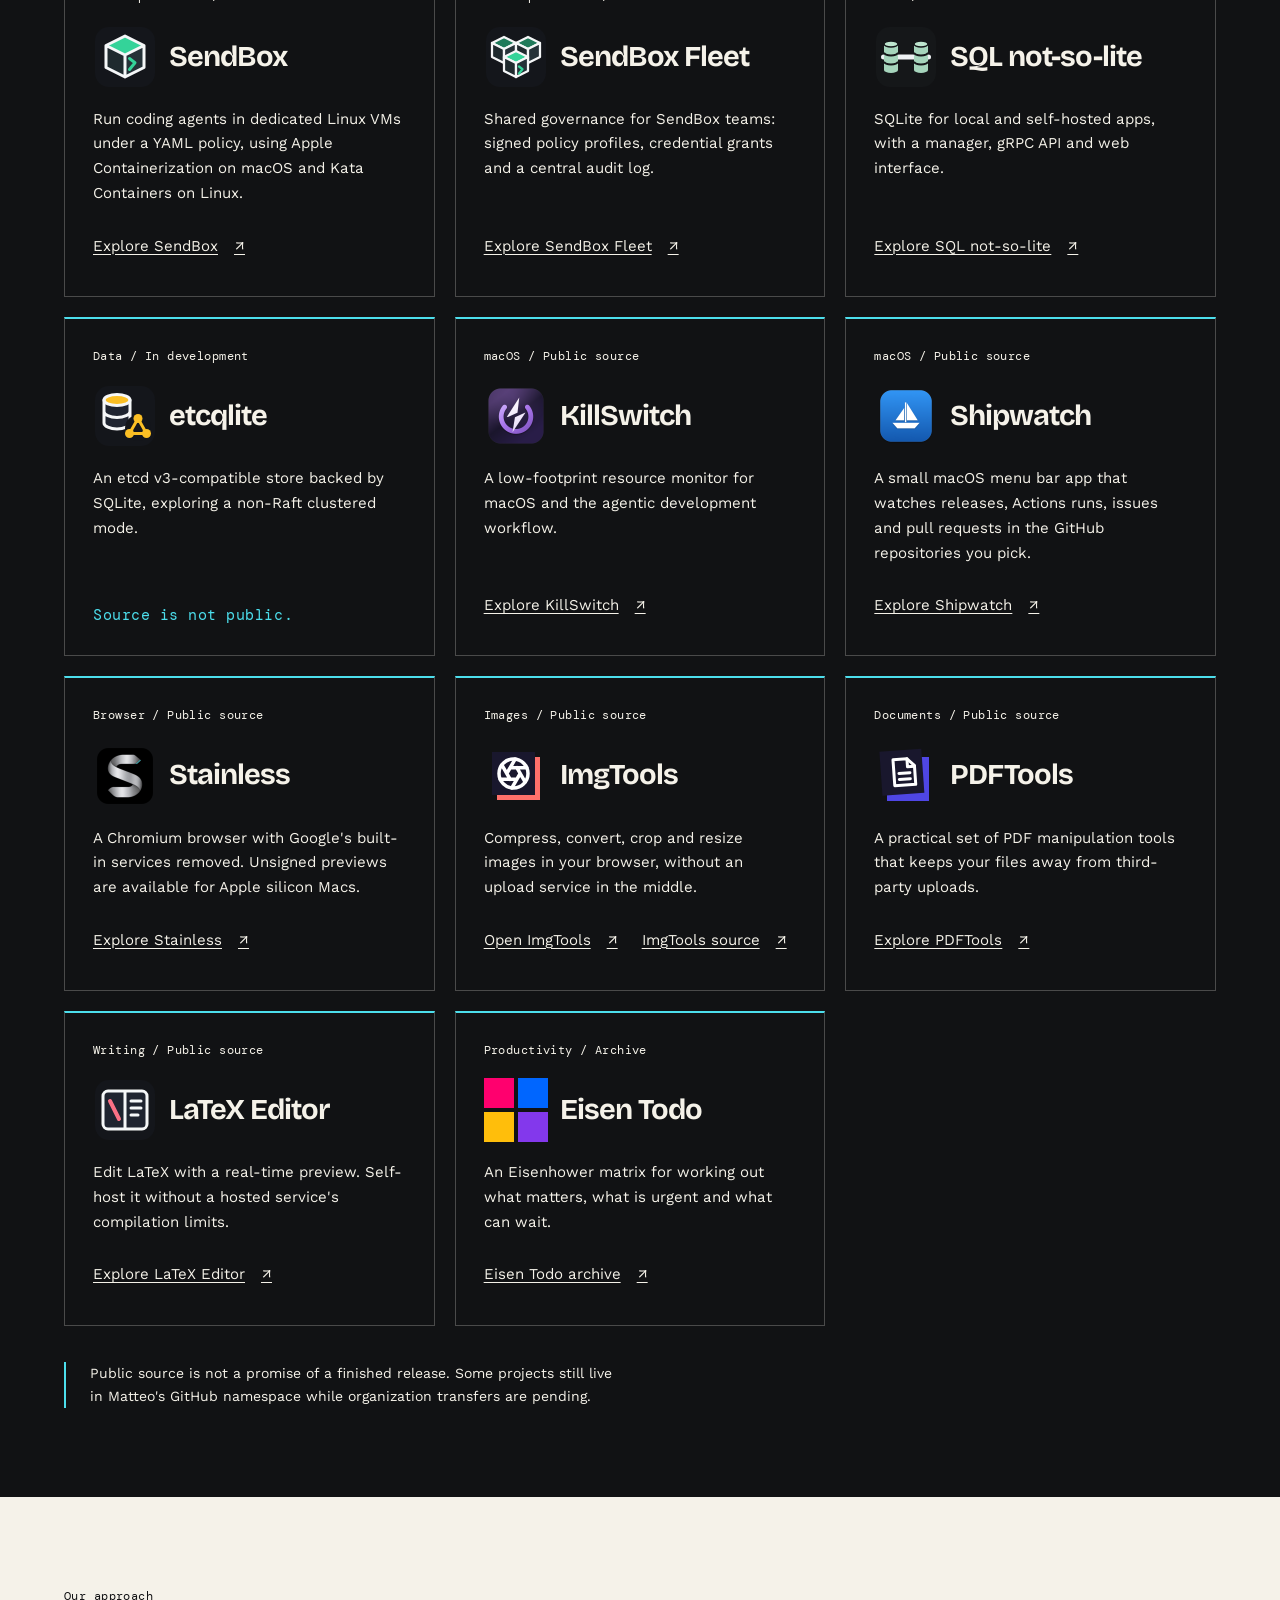
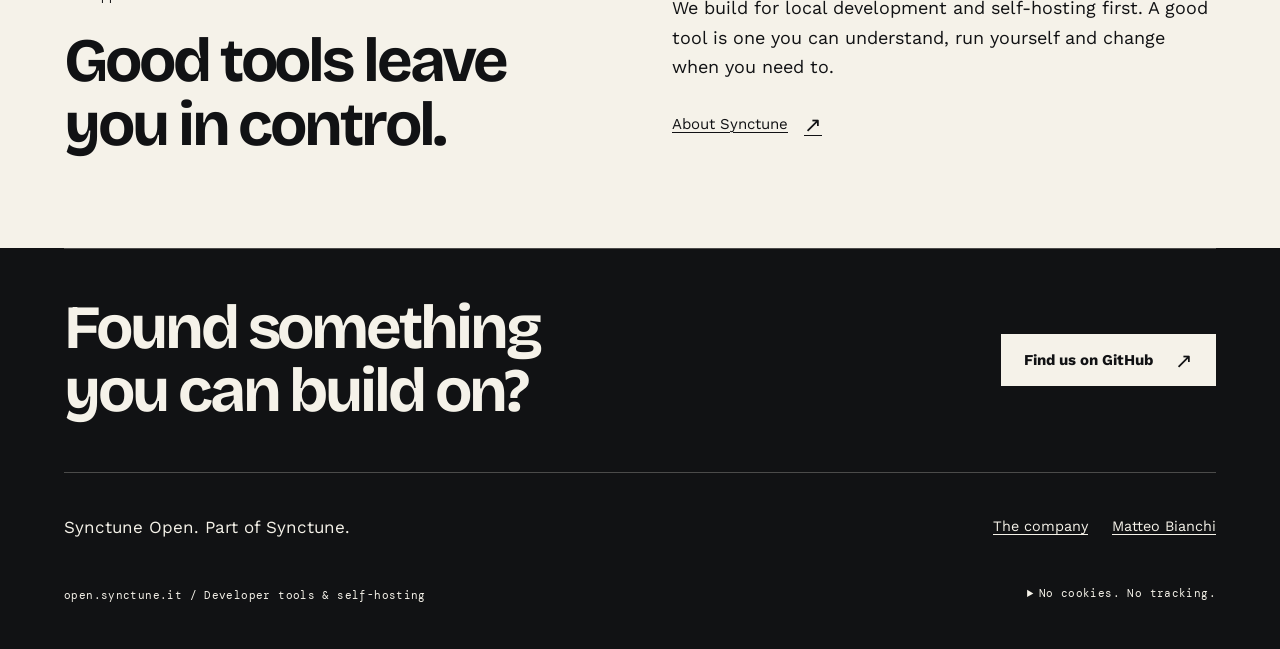
==== commit e7e81ff5: "Show the new SQL not-so-lite and SendBox Fleet marks Bundle each project's new docs/assets/logo.svg " ====
--- a/index.html
+++ b/index.html
@@ -48,8 +48,8 @@
       <div class="section-heading"><div><p class="eyebrow">The rest of the toolbox</p><h2 id="tools-title">Build. Inspect.<br>Make it work.</h2></div><p>Find the source for public projects, or see what is still in development.</p></div>
       <div class="cards">
         <article class="card"><p class="meta">Developer tools / Public source</p><div class="project-title"><img src="assets/projects/sendbox.svg" alt="" width="64" height="64" loading="lazy"><h3>SendBox</h3></div><p>Run coding agents in dedicated Linux VMs under a YAML policy, using Apple Containerization on macOS and Kata Containers on Linux.</p><a class="text-link" href="https://github.com/mbianchidev/sendbox">Explore SendBox <span aria-hidden="true">&#8599;</span></a></article>
-        <article class="card"><p class="meta">Developer tools / Public source</p><h3>SendBox Fleet</h3><p>Shared governance for SendBox teams: signed policy profiles, credential grants and a central audit log.</p><a class="text-link" href="https://github.com/mbianchidev/sendbox-fleet">Explore SendBox Fleet <span aria-hidden="true">&#8599;</span></a></article>
-        <article class="card"><p class="meta">Data / Public source</p><h3>SQL not-so-lite</h3><p>SQLite for local and self-hosted apps, with a manager, gRPC API and web interface.</p><a class="text-link" href="https://github.com/mbianchidev/sql-not-so-lite">Explore SQL not-so-lite <span aria-hidden="true">&#8599;</span></a></article>
+        <article class="card"><p class="meta">Developer tools / Public source</p><div class="project-title"><img src="assets/projects/sendbox-fleet.svg" alt="" width="64" height="64" loading="lazy"><h3>SendBox Fleet</h3></div><p>Shared governance for SendBox teams: signed policy profiles, credential grants and a central audit log.</p><a class="text-link" href="https://github.com/mbianchidev/sendbox-fleet">Explore SendBox Fleet <span aria-hidden="true">&#8599;</span></a></article>
+        <article class="card"><p class="meta">Data / Public source</p><div class="project-title"><img src="assets/projects/sql-not-so-lite.svg" alt="" width="64" height="64" loading="lazy"><h3>SQL not-so-lite</h3></div><p>SQLite for local and self-hosted apps, with a manager, gRPC API and web interface.</p><a class="text-link" href="https://github.com/mbianchidev/sql-not-so-lite">Explore SQL not-so-lite <span aria-hidden="true">&#8599;</span></a></article>
         <article class="card"><p class="meta">Data / In development</p><div class="project-title"><img src="assets/projects/etcqlite.svg" alt="" width="64" height="64" loading="lazy"><h3>etcqlite</h3></div><p>An etcd v3-compatible store backed by SQLite, exploring a non-Raft clustered mode.</p><p class="availability">Source is not public.</p></article>
         <article class="card"><p class="meta">macOS / Public source</p><div class="project-title"><img src="assets/projects/kill-switch.png" alt="" width="256" height="256" loading="lazy"><h3>KillSwitch</h3></div><p>A low-footprint resource monitor for macOS and the agentic development workflow.</p><a class="text-link" href="https://github.com/mbianchidev/kill-switch">Explore KillSwitch <span aria-hidden="true">&#8599;</span></a></article>
         <article class="card"><p class="meta">macOS / Public source</p><div class="project-title"><img src="assets/projects/shipwatch.png" alt="" width="256" height="256" loading="lazy"><h3>Shipwatch</h3></div><p>A small macOS menu bar app that watches releases, Actions runs, issues and pull requests in the GitHub repositories you pick.</p><a class="text-link" href="https://github.com/mbianchidev/shipwatch">Explore Shipwatch <span aria-hidden="true">&#8599;</span></a></article>
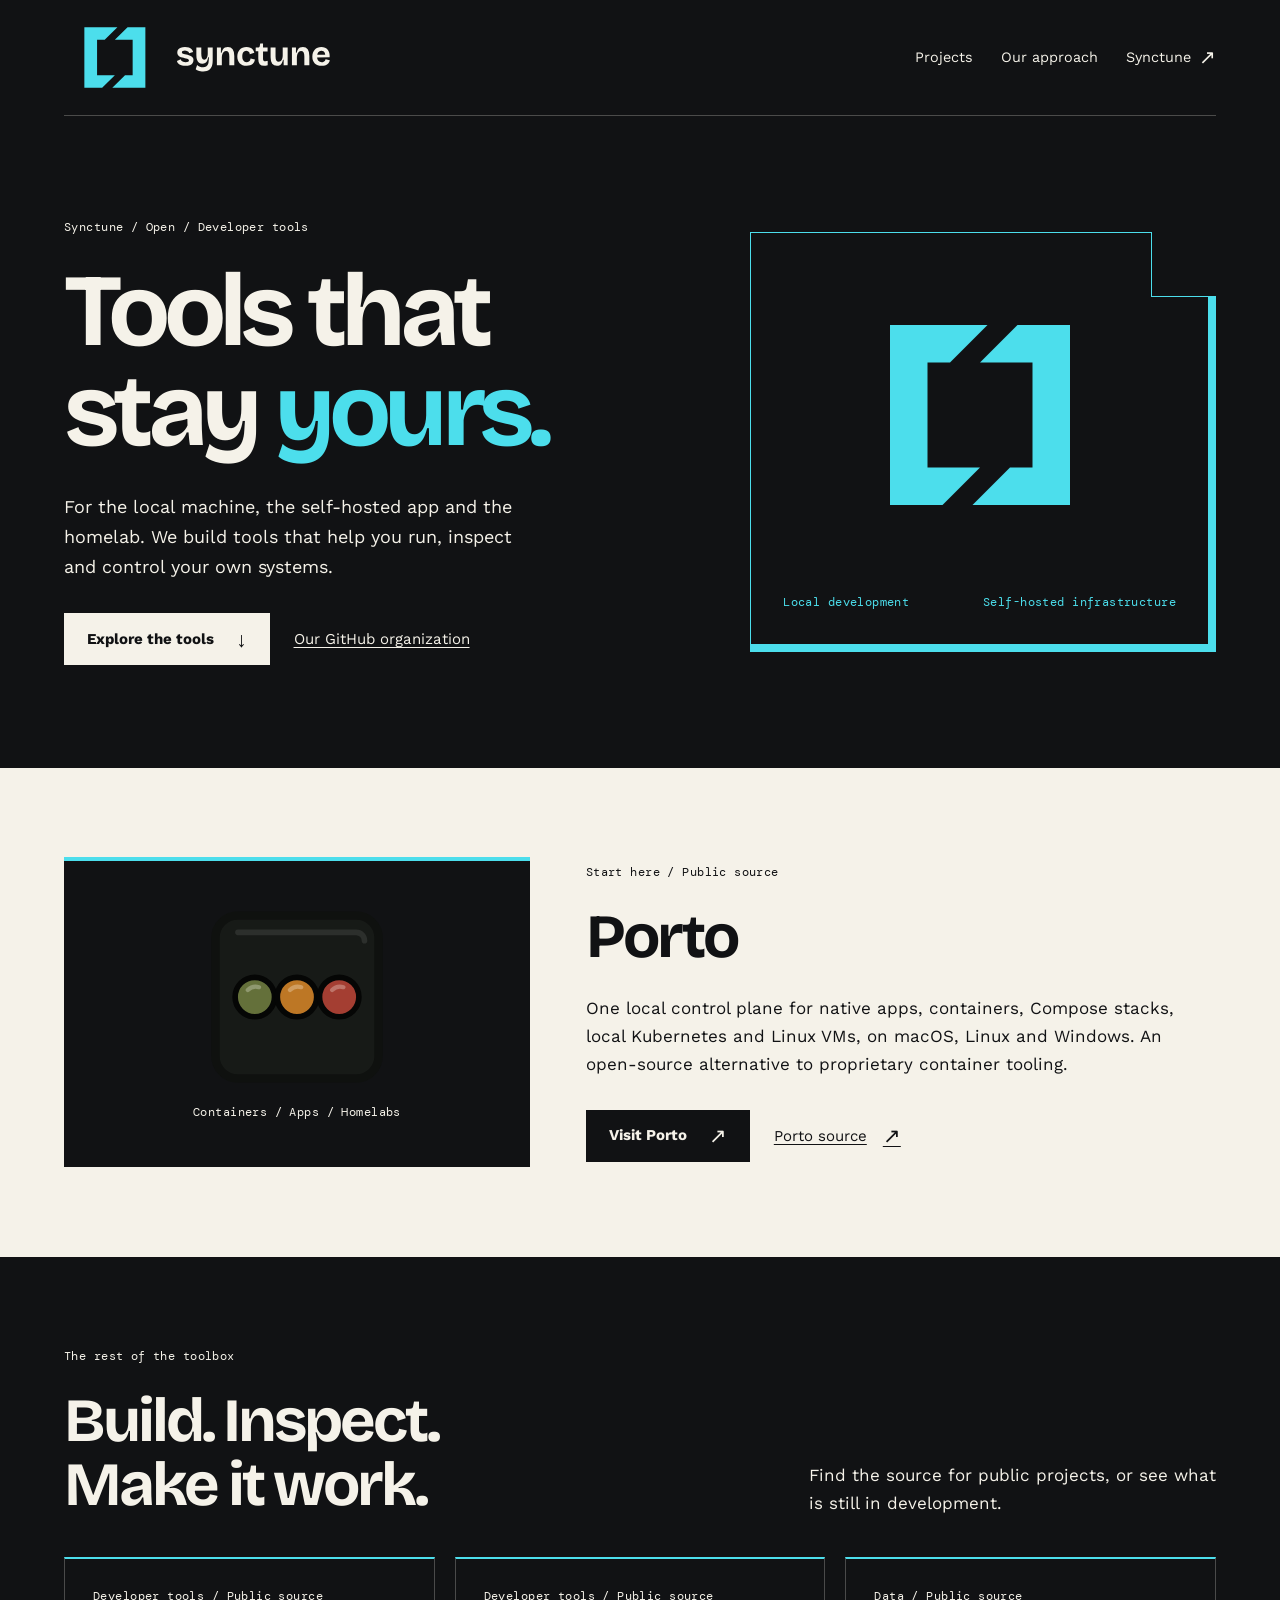
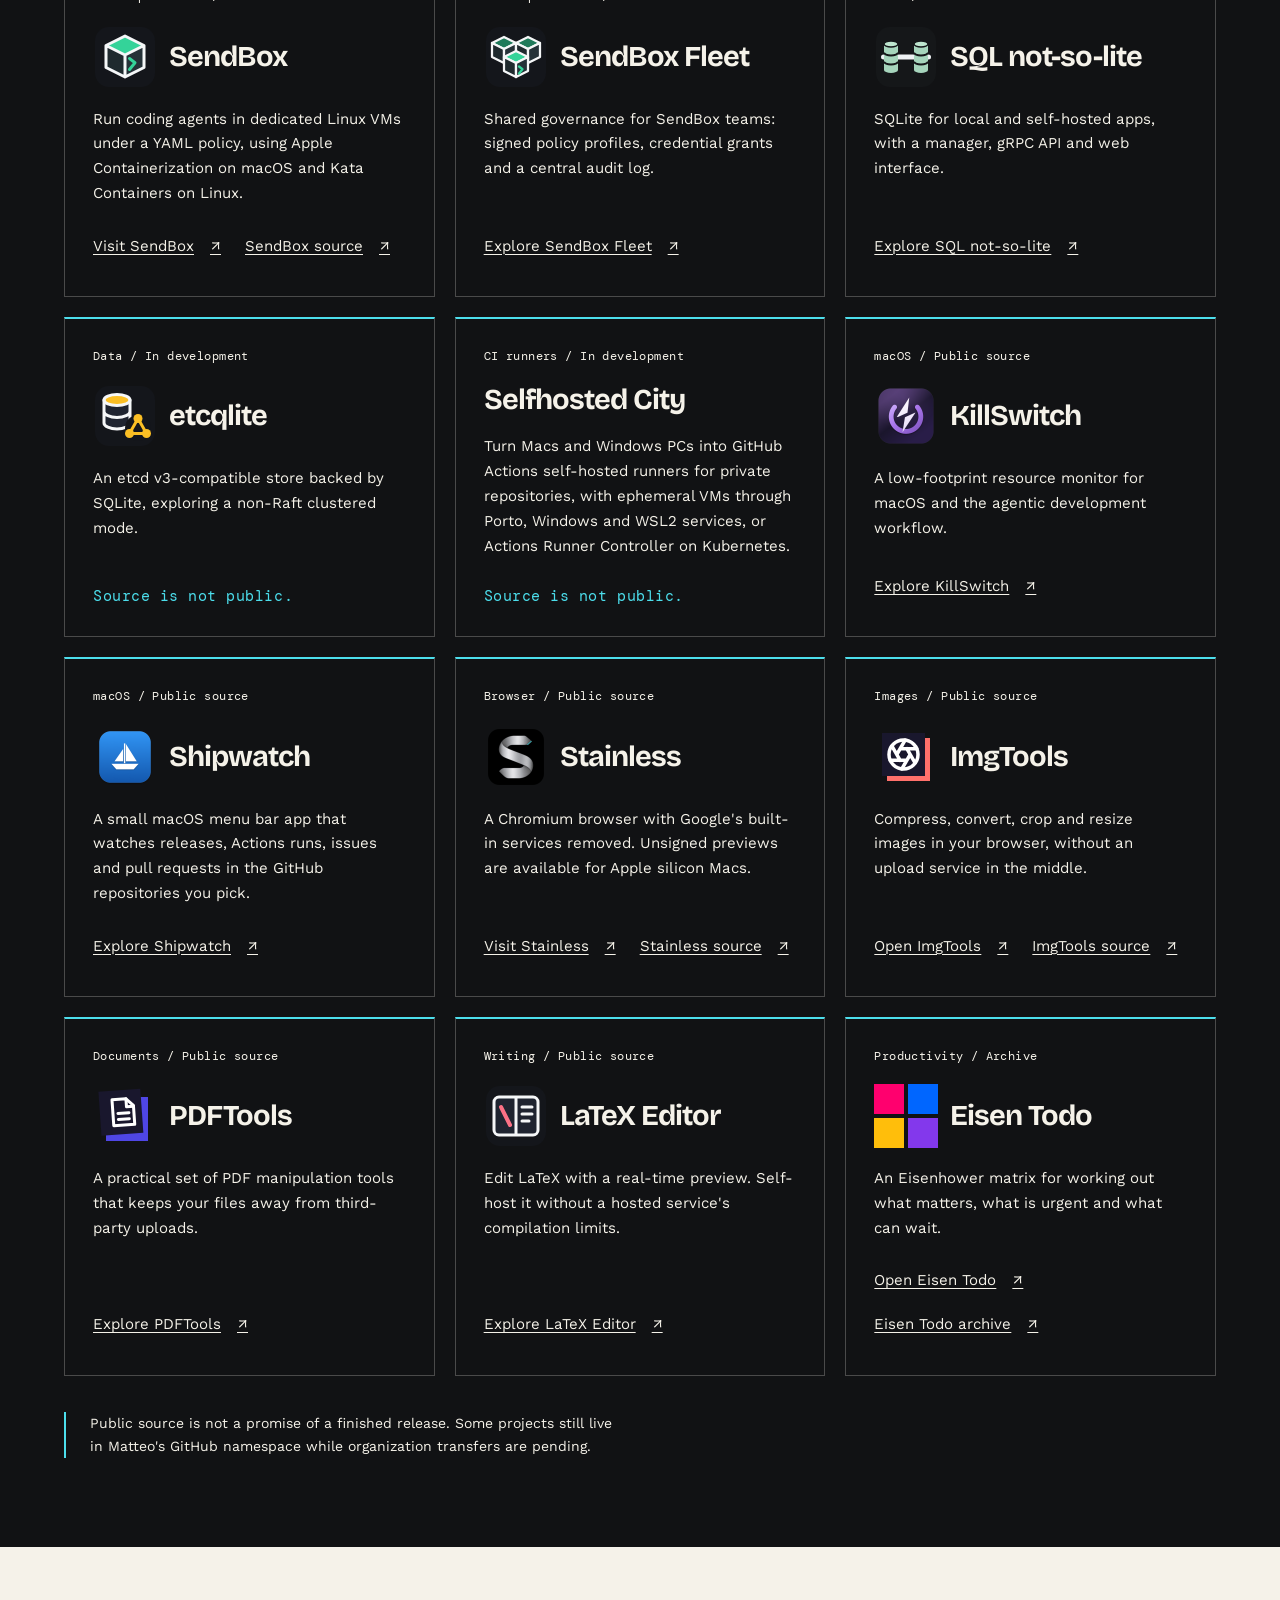
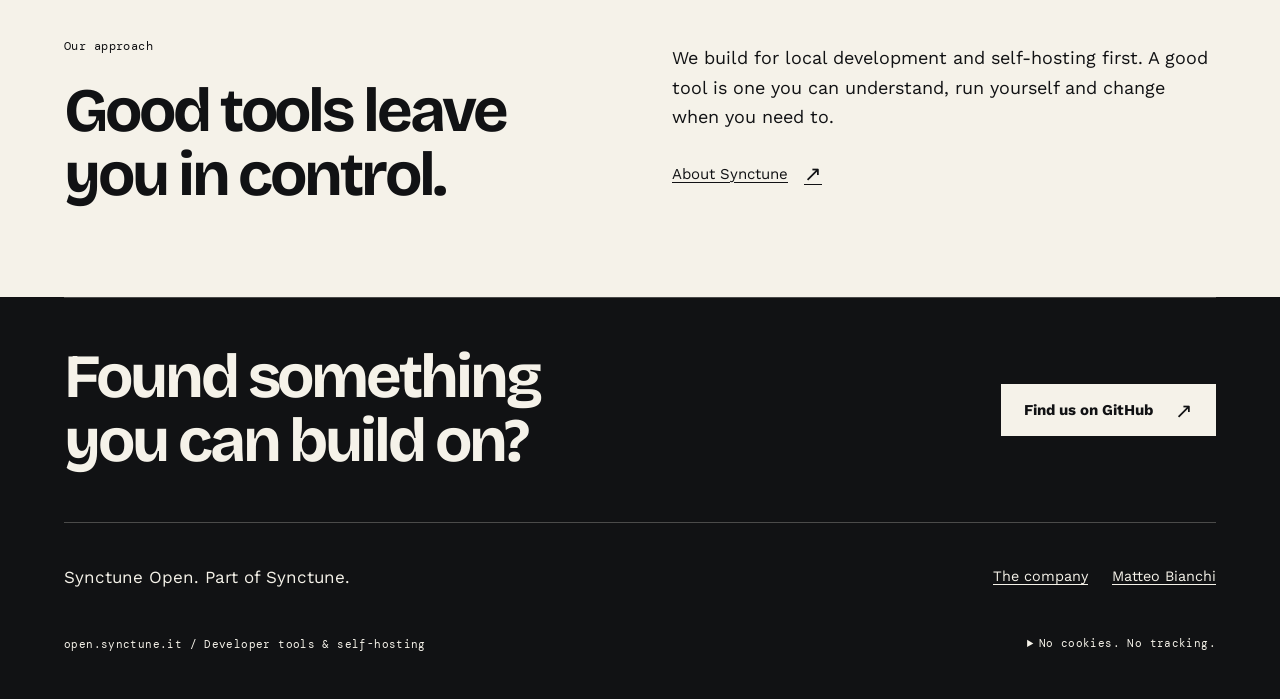
==== commit 005fcd4b: "Link Porto, SendBox and Stainless at their new homes Use the porto-containers, sendbox-dev and stain" ====
--- a/index.html
+++ b/index.html
@@ -40,24 +40,25 @@
     </section>
     <section id="projects" class="section light" aria-labelledby="porto-title">
       <div class="feature wrap">
-        <div class="feature-art" aria-hidden="true"><img src="assets/projects/porto.png" alt="" width="1024" height="1024"><p class="meta">Containers / Apps / Homelabs</p></div>
-        <div class="feature-copy"><p class="eyebrow">Start here / Public source</p><h2 id="porto-title">Porto</h2><p>One local control plane for native apps, containers, Compose stacks, local Kubernetes and Linux VMs, on macOS, Linux and Windows. An open-source alternative to proprietary container tooling.</p><div class="actions"><a class="button" href="https://github.com/mbianchidev/porto">Explore Porto <span class="arrow" aria-hidden="true">&#8599;</span></a></div></div>
+        <div class="feature-art" aria-hidden="true"><img src="assets/projects/porto.svg" alt="" width="64" height="64"><p class="meta">Containers / Apps / Homelabs</p></div>
+        <div class="feature-copy"><p class="eyebrow">Start here / Public source</p><h2 id="porto-title">Porto</h2><p>One local control plane for native apps, containers, Compose stacks, local Kubernetes and Linux VMs, on macOS, Linux and Windows. An open-source alternative to proprietary container tooling.</p><div class="actions"><a class="button" href="https://porto.synctune.it">Visit Porto <span class="arrow" aria-hidden="true">&#8599;</span></a><a class="text-link" href="https://github.com/porto-containers/porto">Porto source <span class="arrow" aria-hidden="true">&#8599;</span></a></div></div>
       </div>
     </section>
     <section class="section wrap" aria-labelledby="tools-title">
       <div class="section-heading"><div><p class="eyebrow">The rest of the toolbox</p><h2 id="tools-title">Build. Inspect.<br>Make it work.</h2></div><p>Find the source for public projects, or see what is still in development.</p></div>
       <div class="cards">
-        <article class="card"><p class="meta">Developer tools / Public source</p><div class="project-title"><img src="assets/projects/sendbox.svg" alt="" width="64" height="64" loading="lazy"><h3>SendBox</h3></div><p>Run coding agents in dedicated Linux VMs under a YAML policy, using Apple Containerization on macOS and Kata Containers on Linux.</p><a class="text-link" href="https://github.com/mbianchidev/sendbox">Explore SendBox <span aria-hidden="true">&#8599;</span></a></article>
-        <article class="card"><p class="meta">Developer tools / Public source</p><div class="project-title"><img src="assets/projects/sendbox-fleet.svg" alt="" width="64" height="64" loading="lazy"><h3>SendBox Fleet</h3></div><p>Shared governance for SendBox teams: signed policy profiles, credential grants and a central audit log.</p><a class="text-link" href="https://github.com/mbianchidev/sendbox-fleet">Explore SendBox Fleet <span aria-hidden="true">&#8599;</span></a></article>
+        <article class="card"><p class="meta">Developer tools / Public source</p><div class="project-title"><img src="assets/projects/sendbox.svg" alt="" width="64" height="64" loading="lazy"><h3>SendBox</h3></div><p>Run coding agents in dedicated Linux VMs under a YAML policy, using Apple Containerization on macOS and Kata Containers on Linux.</p><div class="card-links"><a class="text-link" href="https://sendbox.synctune.it">Visit SendBox <span aria-hidden="true">&#8599;</span></a><a class="text-link" href="https://github.com/sendbox-dev/sendbox">SendBox source <span aria-hidden="true">&#8599;</span></a></div></article>
+        <article class="card"><p class="meta">Developer tools / Public source</p><div class="project-title"><img src="assets/projects/sendbox-fleet.svg" alt="" width="64" height="64" loading="lazy"><h3>SendBox Fleet</h3></div><p>Shared governance for SendBox teams: signed policy profiles, credential grants and a central audit log.</p><a class="text-link" href="https://github.com/sendbox-dev/sendbox-fleet">Explore SendBox Fleet <span aria-hidden="true">&#8599;</span></a></article>
         <article class="card"><p class="meta">Data / Public source</p><div class="project-title"><img src="assets/projects/sql-not-so-lite.svg" alt="" width="64" height="64" loading="lazy"><h3>SQL not-so-lite</h3></div><p>SQLite for local and self-hosted apps, with a manager, gRPC API and web interface.</p><a class="text-link" href="https://github.com/mbianchidev/sql-not-so-lite">Explore SQL not-so-lite <span aria-hidden="true">&#8599;</span></a></article>
         <article class="card"><p class="meta">Data / In development</p><div class="project-title"><img src="assets/projects/etcqlite.svg" alt="" width="64" height="64" loading="lazy"><h3>etcqlite</h3></div><p>An etcd v3-compatible store backed by SQLite, exploring a non-Raft clustered mode.</p><p class="availability">Source is not public.</p></article>
+        <article class="card"><p class="meta">CI runners / In development</p><h3>Selfhosted City</h3><p>Turn Macs and Windows PCs into GitHub Actions self-hosted runners for private repositories, with ephemeral VMs through Porto, Windows and WSL2 services, or Actions Runner Controller on Kubernetes.</p><p class="availability">Source is not public.</p></article>
         <article class="card"><p class="meta">macOS / Public source</p><div class="project-title"><img src="assets/projects/kill-switch.png" alt="" width="256" height="256" loading="lazy"><h3>KillSwitch</h3></div><p>A low-footprint resource monitor for macOS and the agentic development workflow.</p><a class="text-link" href="https://github.com/mbianchidev/kill-switch">Explore KillSwitch <span aria-hidden="true">&#8599;</span></a></article>
         <article class="card"><p class="meta">macOS / Public source</p><div class="project-title"><img src="assets/projects/shipwatch.png" alt="" width="256" height="256" loading="lazy"><h3>Shipwatch</h3></div><p>A small macOS menu bar app that watches releases, Actions runs, issues and pull requests in the GitHub repositories you pick.</p><a class="text-link" href="https://github.com/mbianchidev/shipwatch">Explore Shipwatch <span aria-hidden="true">&#8599;</span></a></article>
-        <article class="card"><p class="meta">Browser / Public source</p><div class="project-title"><img src="assets/projects/stainless.png" alt="" width="256" height="256" loading="lazy"><h3>Stainless</h3></div><p>A Chromium browser with Google's built-in services removed. Unsigned previews are available for Apple silicon Macs.</p><a class="text-link" href="https://github.com/mbianchidev/stainless">Explore Stainless <span aria-hidden="true">&#8599;</span></a></article>
+        <article class="card"><p class="meta">Browser / Public source</p><div class="project-title"><img src="assets/projects/stainless.png" alt="" width="256" height="256" loading="lazy"><h3>Stainless</h3></div><p>A Chromium browser with Google's built-in services removed. Unsigned previews are available for Apple silicon Macs.</p><div class="card-links"><a class="text-link" href="https://stainless.synctune.it">Visit Stainless <span aria-hidden="true">&#8599;</span></a><a class="text-link" href="https://github.com/stainless-browser/stainless">Stainless source <span aria-hidden="true">&#8599;</span></a></div></article>
         <article class="card"><p class="meta">Images / Public source</p><div class="project-title"><img src="assets/projects/img-tools.svg" alt="" width="64" height="64" loading="lazy"><h3>ImgTools</h3></div><p>Compress, convert, crop and resize images in your browser, without an upload service in the middle.</p><div class="card-links"><a class="text-link" href="https://img-tools.mbianchi.dev/">Open ImgTools <span aria-hidden="true">&#8599;</span></a><a class="text-link" href="https://github.com/mbianchidev/img-tools">ImgTools source <span aria-hidden="true">&#8599;</span></a></div></article>
         <article class="card"><p class="meta">Documents / Public source</p><div class="project-title"><img src="assets/projects/pdf-tools.svg" alt="" width="64" height="64" loading="lazy"><h3>PDFTools</h3></div><p>A practical set of PDF manipulation tools that keeps your files away from third-party uploads.</p><a class="text-link" href="https://github.com/mbianchidev/pdf-tools">Explore PDFTools <span aria-hidden="true">&#8599;</span></a></article>
         <article class="card"><p class="meta">Writing / Public source</p><div class="project-title"><img src="assets/projects/latex-editor.svg" alt="" width="64" height="64" loading="lazy"><h3>LaTeX Editor</h3></div><p>Edit LaTeX with a real-time preview. Self-host it without a hosted service's compilation limits.</p><a class="text-link" href="https://github.com/mbianchidev/latex-editor">Explore LaTeX Editor <span aria-hidden="true">&#8599;</span></a></article>
-        <article class="card"><p class="meta">Productivity / Archive</p><div class="project-title"><img src="assets/projects/eisen-todo.svg" alt="" width="32" height="32" loading="lazy"><h3>Eisen Todo</h3></div><p>An Eisenhower matrix for working out what matters, what is urgent and what can wait.</p><a class="text-link" href="https://github.com/mbianchidev/eisen-todo">Eisen Todo archive <span aria-hidden="true">&#8599;</span></a></article>
+        <article class="card"><p class="meta">Productivity / Archive</p><div class="project-title"><img src="assets/projects/eisen-todo.svg" alt="" width="32" height="32" loading="lazy"><h3>Eisen Todo</h3></div><p>An Eisenhower matrix for working out what matters, what is urgent and what can wait.</p><div class="card-links"><a class="text-link" href="https://mbianchidev.github.io/eisen-todo/">Open Eisen Todo <span aria-hidden="true">&#8599;</span></a><a class="text-link" href="https://github.com/mbianchidev/eisen-todo">Eisen Todo archive <span aria-hidden="true">&#8599;</span></a></div></article>
       </div>
       <p class="note">Public source is not a promise of a finished release. Some projects still live in Matteo's GitHub namespace while organization transfers are pending.</p>
     </section>
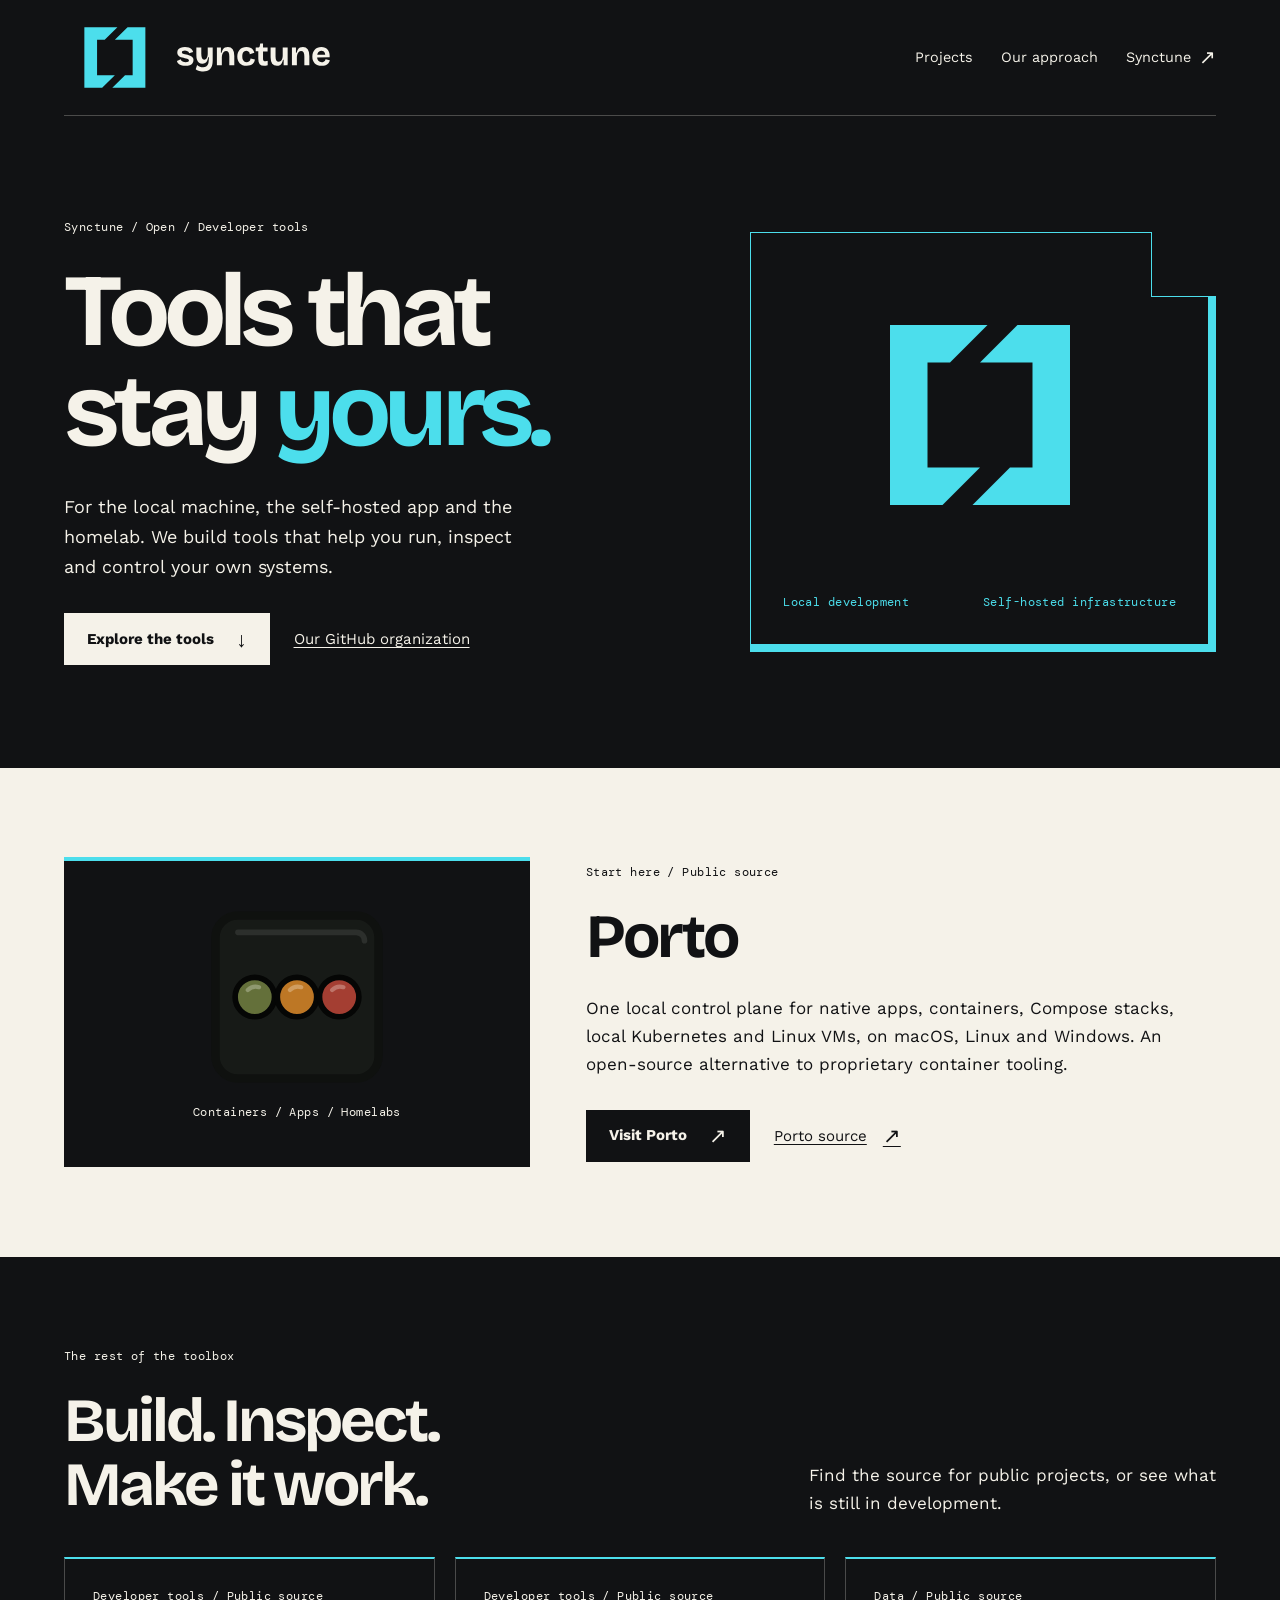
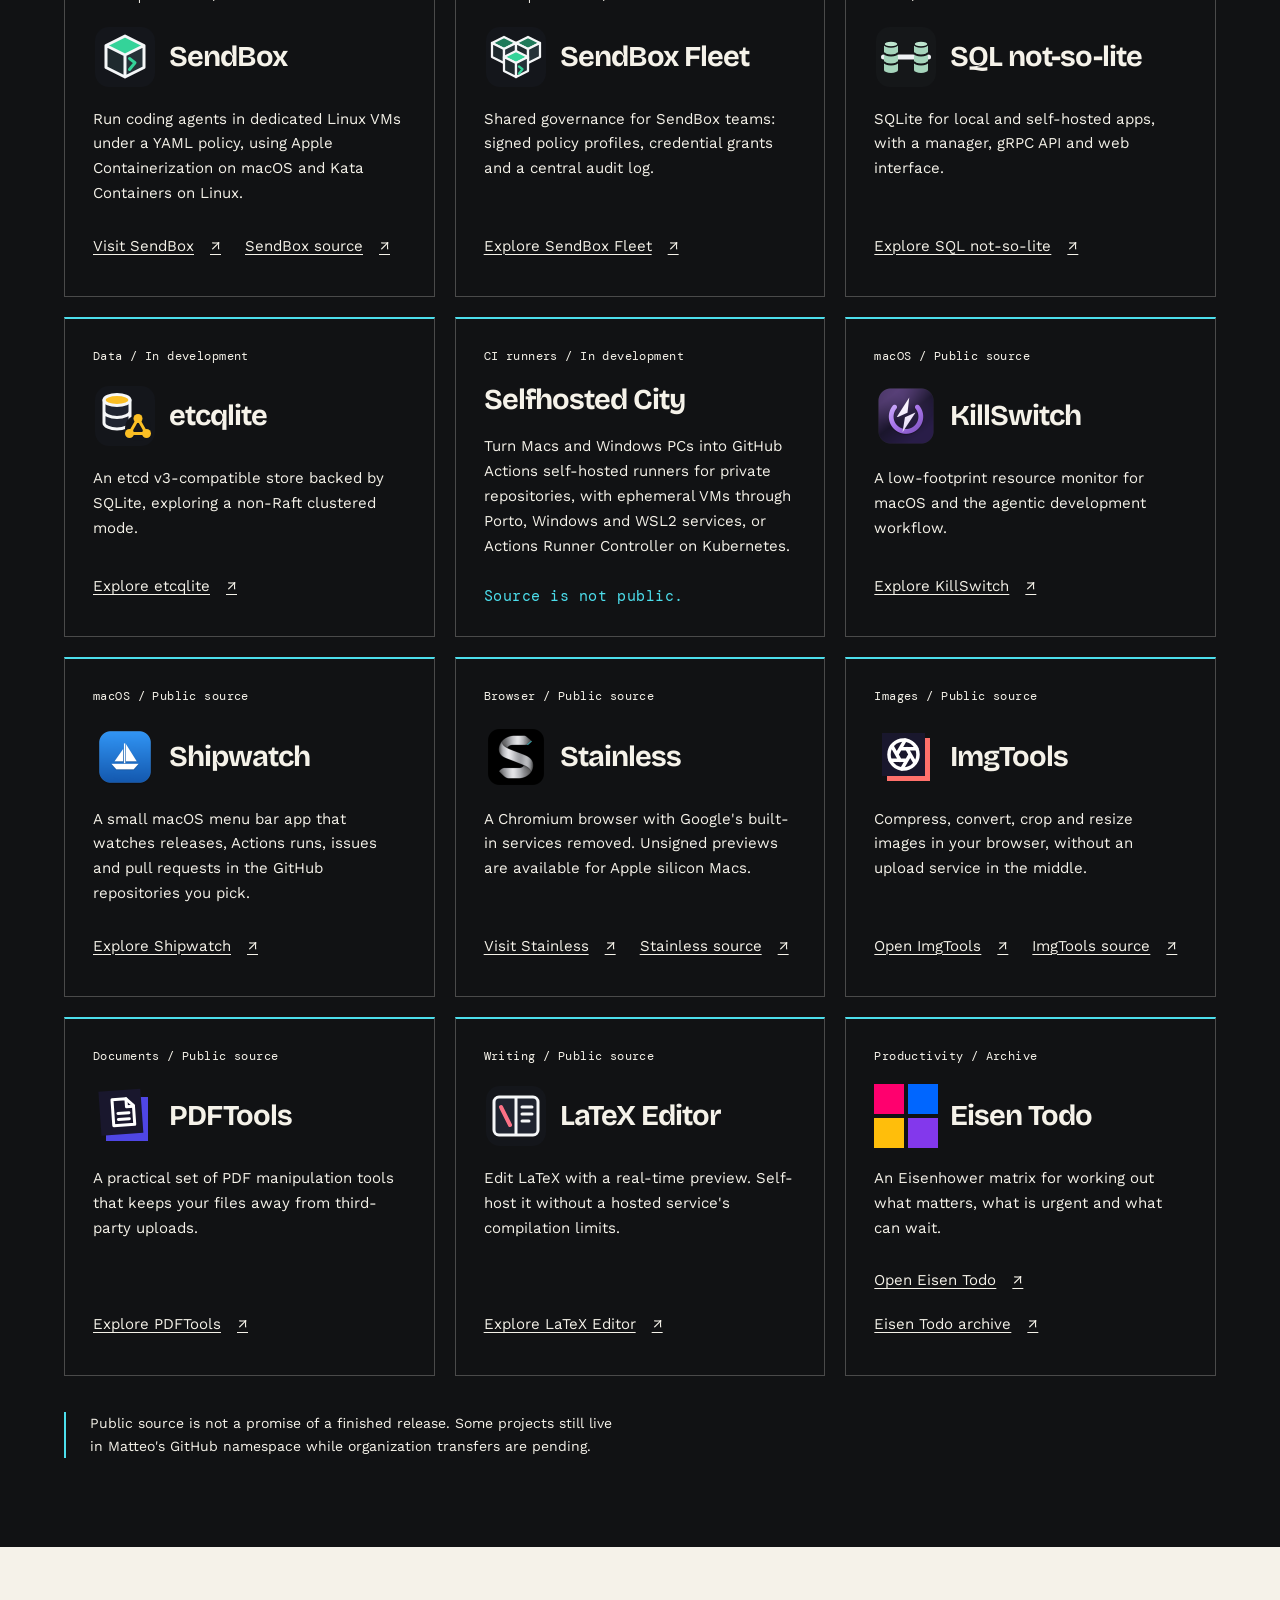
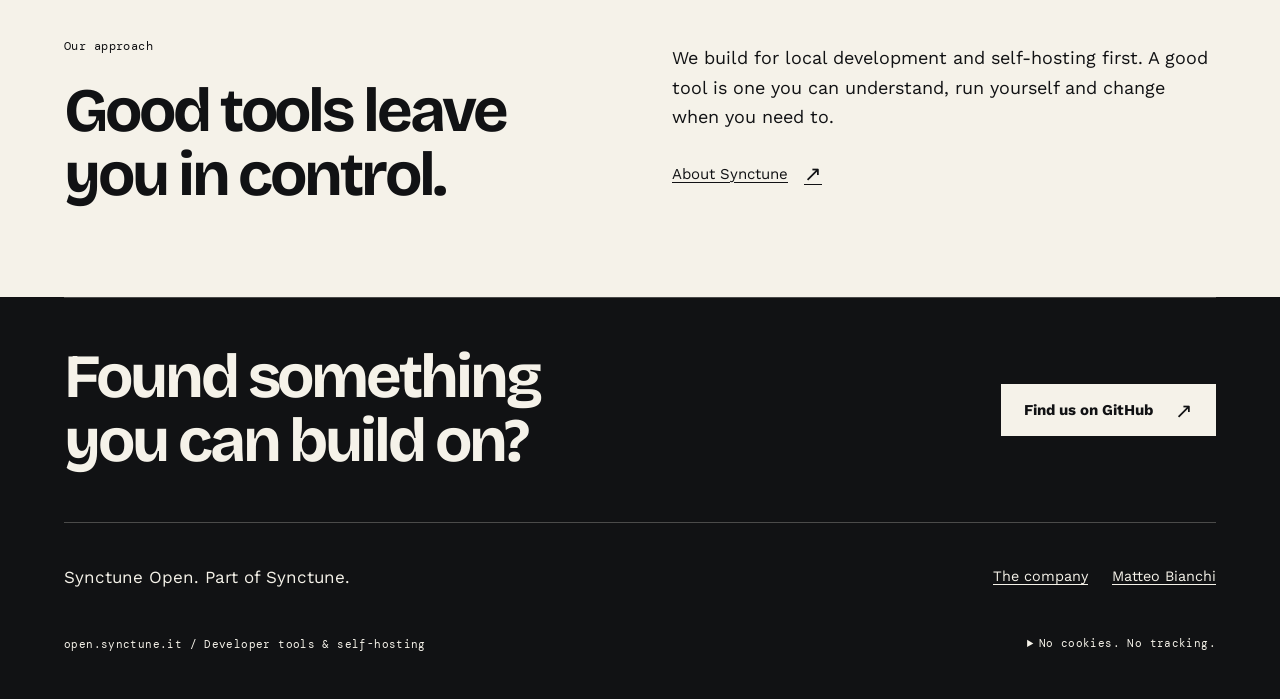
==== commit 16b9a24b: "Link etcqlite now that its source is public github.com/mbianchidev/etcqlite is public. Replace the "" ====
--- a/index.html
+++ b/index.html
@@ -22,7 +22,7 @@
 <body>
   <a class="skip-link" href="#main">Skip to content</a>
   <header class="site-header wrap">
-    <a class="brand" href="index.html"><img src="assets/logo.svg" alt="Synctune Open home" width="881" height="320"></a>
+    <a class="brand" href="./"><img src="assets/logo.svg" alt="Synctune Open home" width="881" height="320"></a>
     <nav class="site-nav" aria-label="Main navigation"><a href="#projects">Projects</a><a href="#approach">Our approach</a><a href="https://synctune.it">Synctune <span class="arrow" aria-hidden="true">&#8599;</span></a></nav>
   </header>
   <main id="main" tabindex="-1">
@@ -50,7 +50,7 @@
         <article class="card"><p class="meta">Developer tools / Public source</p><div class="project-title"><img src="assets/projects/sendbox.svg" alt="" width="64" height="64" loading="lazy"><h3>SendBox</h3></div><p>Run coding agents in dedicated Linux VMs under a YAML policy, using Apple Containerization on macOS and Kata Containers on Linux.</p><div class="card-links"><a class="text-link" href="https://sendbox.synctune.it">Visit SendBox <span aria-hidden="true">&#8599;</span></a><a class="text-link" href="https://github.com/sendbox-dev/sendbox">SendBox source <span aria-hidden="true">&#8599;</span></a></div></article>
         <article class="card"><p class="meta">Developer tools / Public source</p><div class="project-title"><img src="assets/projects/sendbox-fleet.svg" alt="" width="64" height="64" loading="lazy"><h3>SendBox Fleet</h3></div><p>Shared governance for SendBox teams: signed policy profiles, credential grants and a central audit log.</p><a class="text-link" href="https://github.com/sendbox-dev/sendbox-fleet">Explore SendBox Fleet <span aria-hidden="true">&#8599;</span></a></article>
         <article class="card"><p class="meta">Data / Public source</p><div class="project-title"><img src="assets/projects/sql-not-so-lite.svg" alt="" width="64" height="64" loading="lazy"><h3>SQL not-so-lite</h3></div><p>SQLite for local and self-hosted apps, with a manager, gRPC API and web interface.</p><a class="text-link" href="https://github.com/mbianchidev/sql-not-so-lite">Explore SQL not-so-lite <span aria-hidden="true">&#8599;</span></a></article>
-        <article class="card"><p class="meta">Data / In development</p><div class="project-title"><img src="assets/projects/etcqlite.svg" alt="" width="64" height="64" loading="lazy"><h3>etcqlite</h3></div><p>An etcd v3-compatible store backed by SQLite, exploring a non-Raft clustered mode.</p><p class="availability">Source is not public.</p></article>
+        <article class="card"><p class="meta">Data / In development</p><div class="project-title"><img src="assets/projects/etcqlite.svg" alt="" width="64" height="64" loading="lazy"><h3>etcqlite</h3></div><p>An etcd v3-compatible store backed by SQLite, exploring a non-Raft clustered mode.</p><a class="text-link" href="https://github.com/mbianchidev/etcqlite">Explore etcqlite <span aria-hidden="true">&#8599;</span></a></article>
         <article class="card"><p class="meta">CI runners / In development</p><h3>Selfhosted City</h3><p>Turn Macs and Windows PCs into GitHub Actions self-hosted runners for private repositories, with ephemeral VMs through Porto, Windows and WSL2 services, or Actions Runner Controller on Kubernetes.</p><p class="availability">Source is not public.</p></article>
         <article class="card"><p class="meta">macOS / Public source</p><div class="project-title"><img src="assets/projects/kill-switch.png" alt="" width="256" height="256" loading="lazy"><h3>KillSwitch</h3></div><p>A low-footprint resource monitor for macOS and the agentic development workflow.</p><a class="text-link" href="https://github.com/mbianchidev/kill-switch">Explore KillSwitch <span aria-hidden="true">&#8599;</span></a></article>
         <article class="card"><p class="meta">macOS / Public source</p><div class="project-title"><img src="assets/projects/shipwatch.png" alt="" width="256" height="256" loading="lazy"><h3>Shipwatch</h3></div><p>A small macOS menu bar app that watches releases, Actions runs, issues and pull requests in the GitHub repositories you pick.</p><a class="text-link" href="https://github.com/mbianchidev/shipwatch">Explore Shipwatch <span aria-hidden="true">&#8599;</span></a></article>
